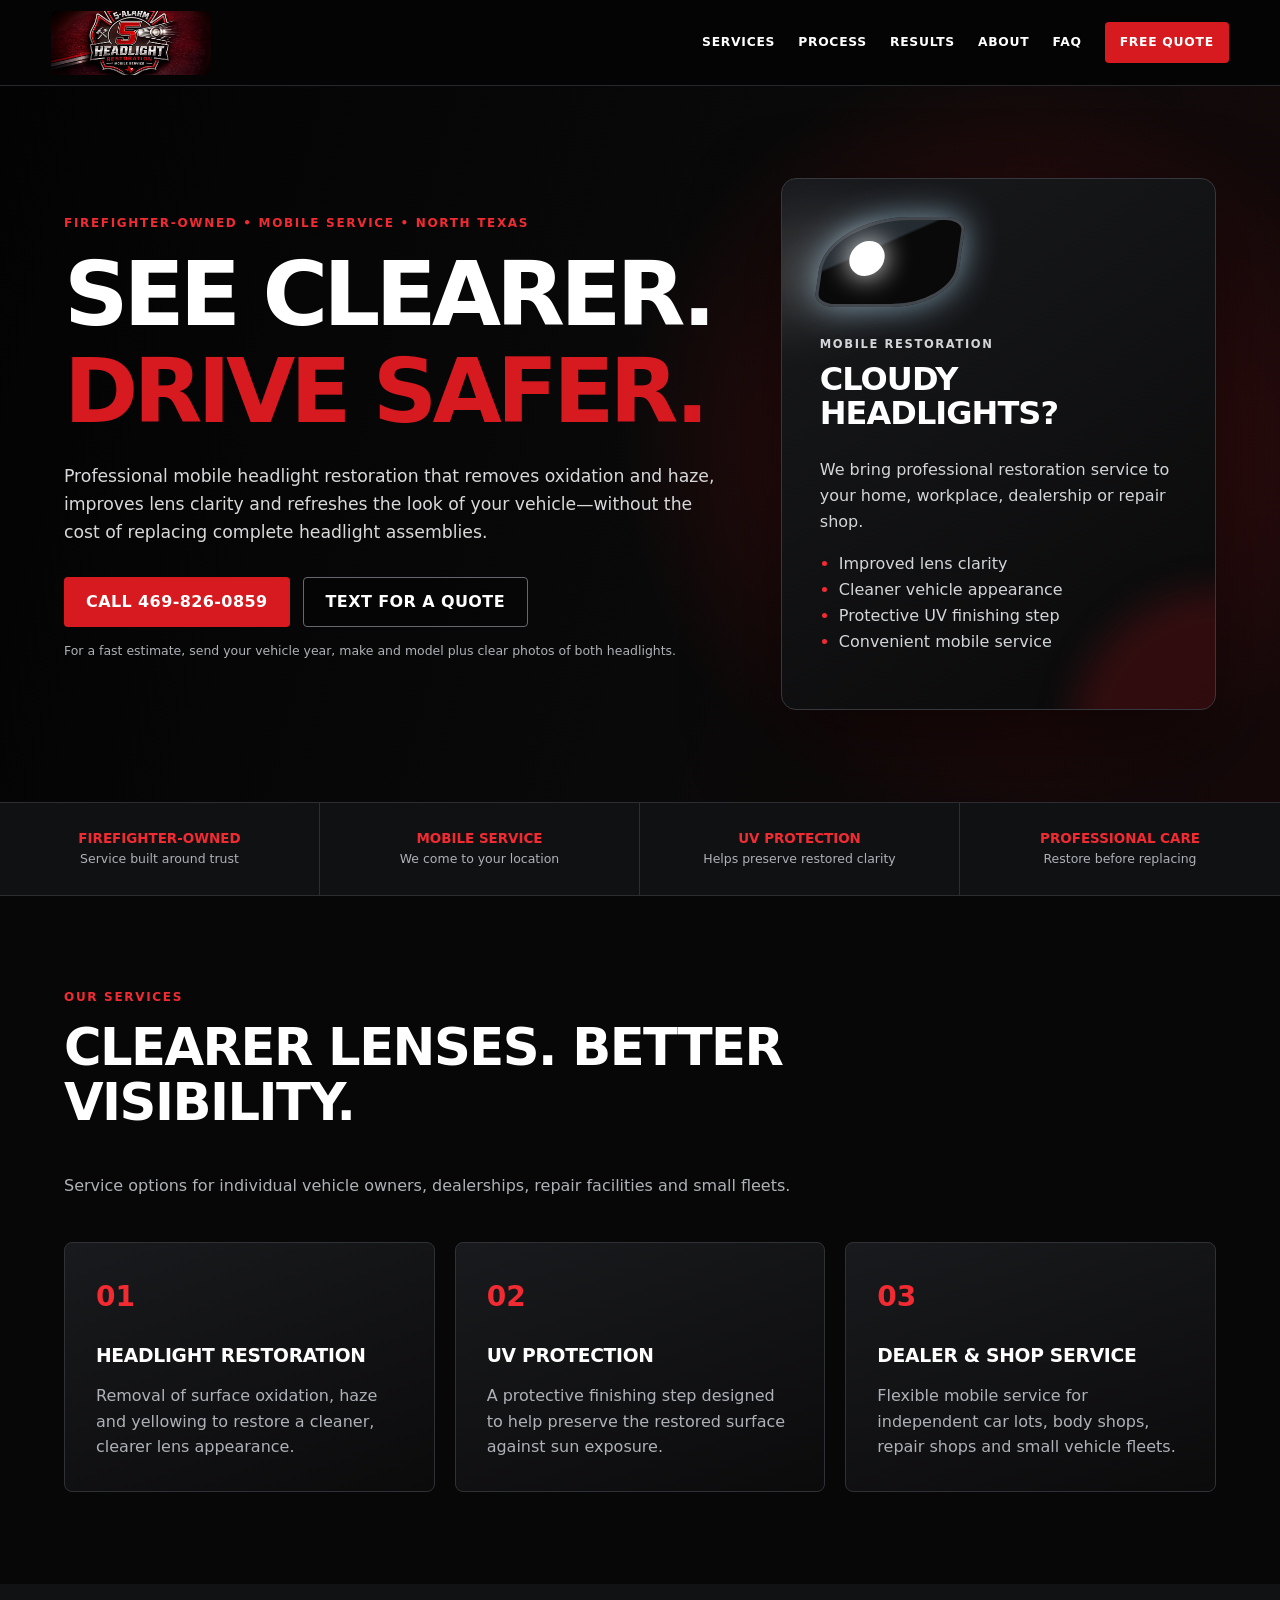
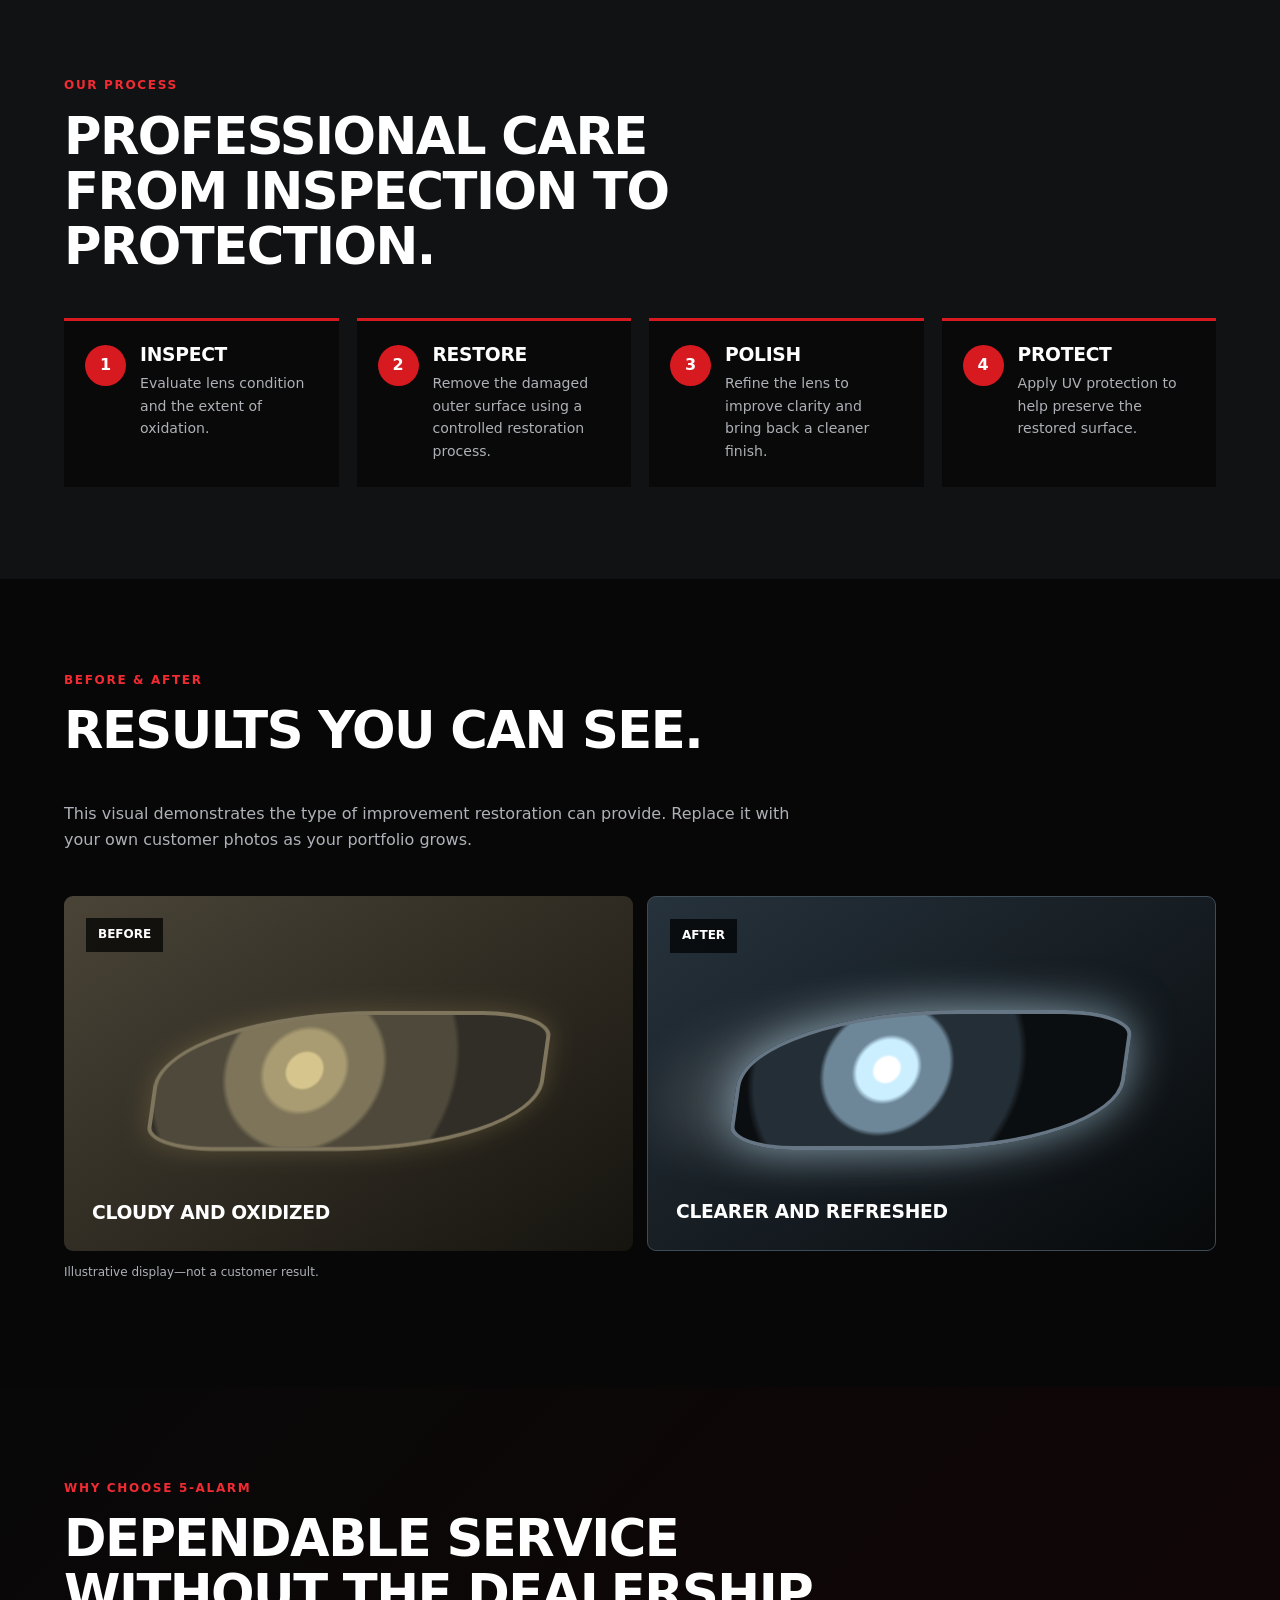
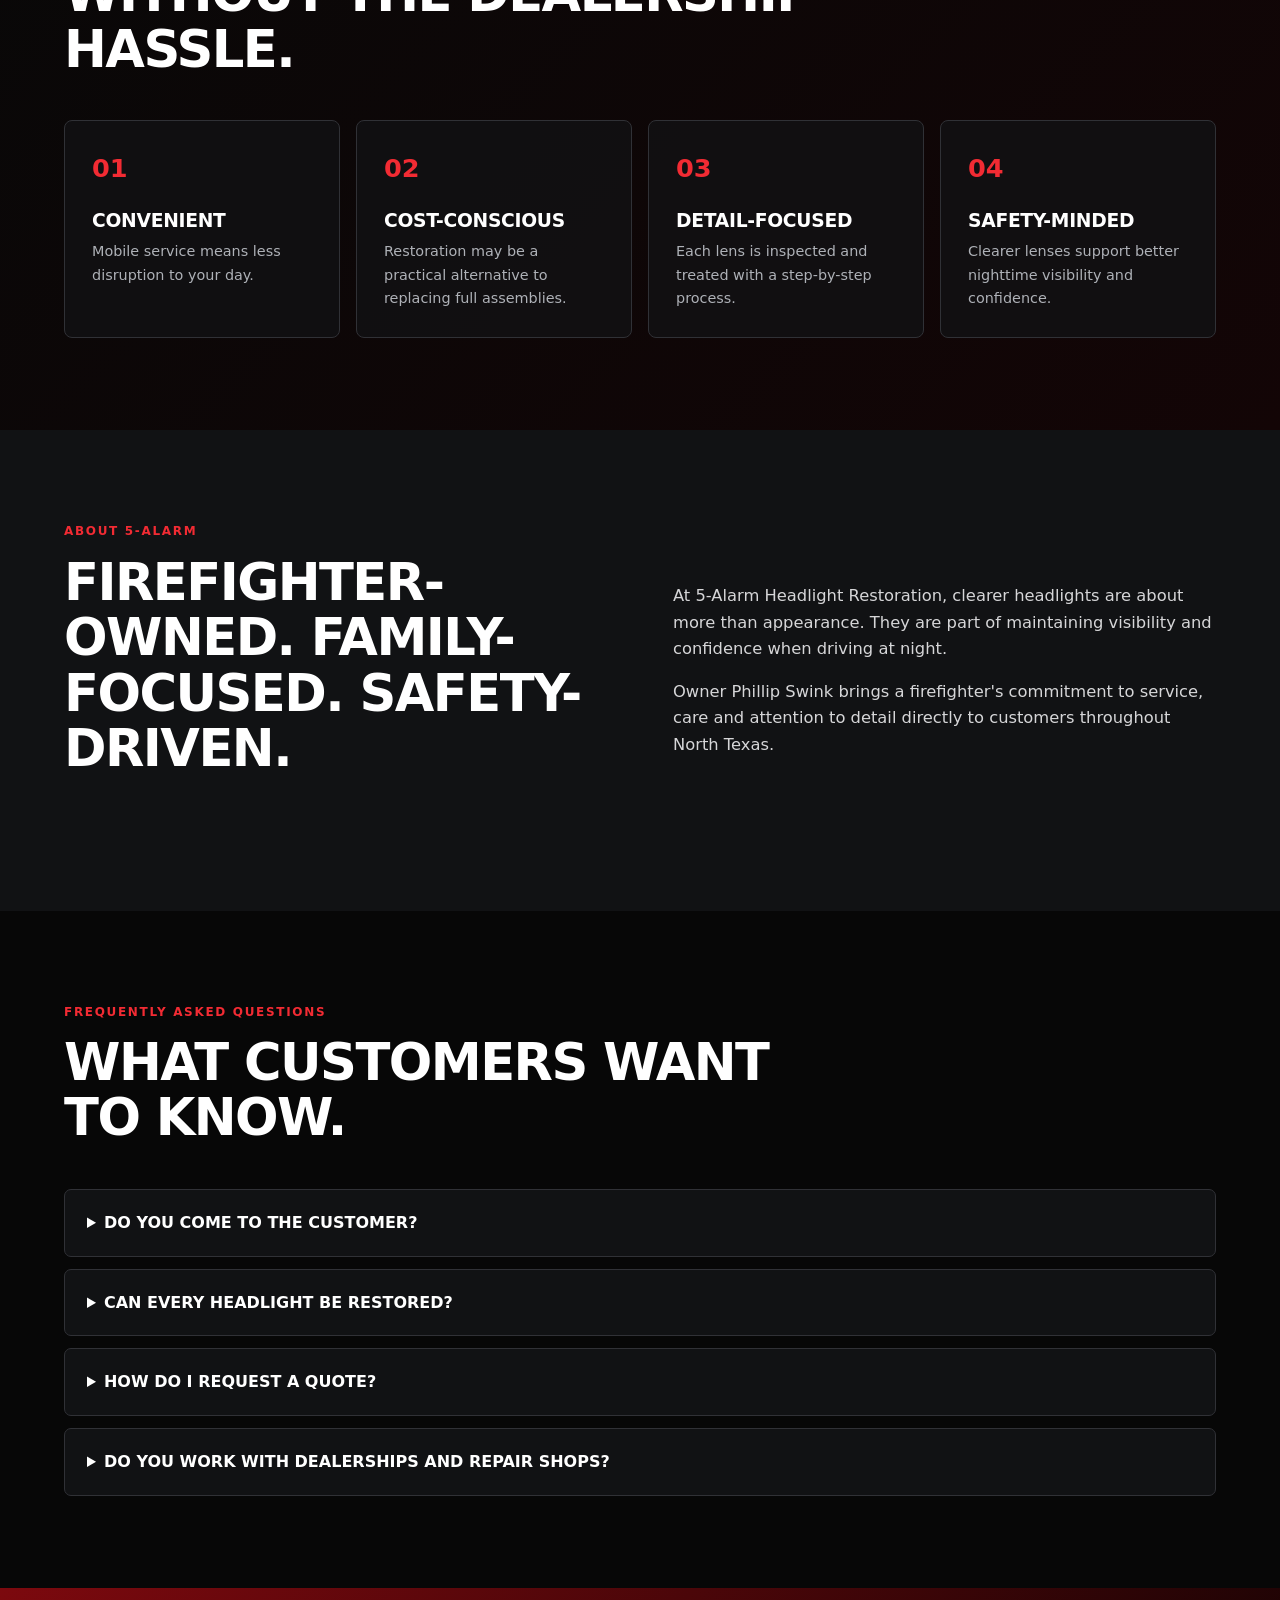
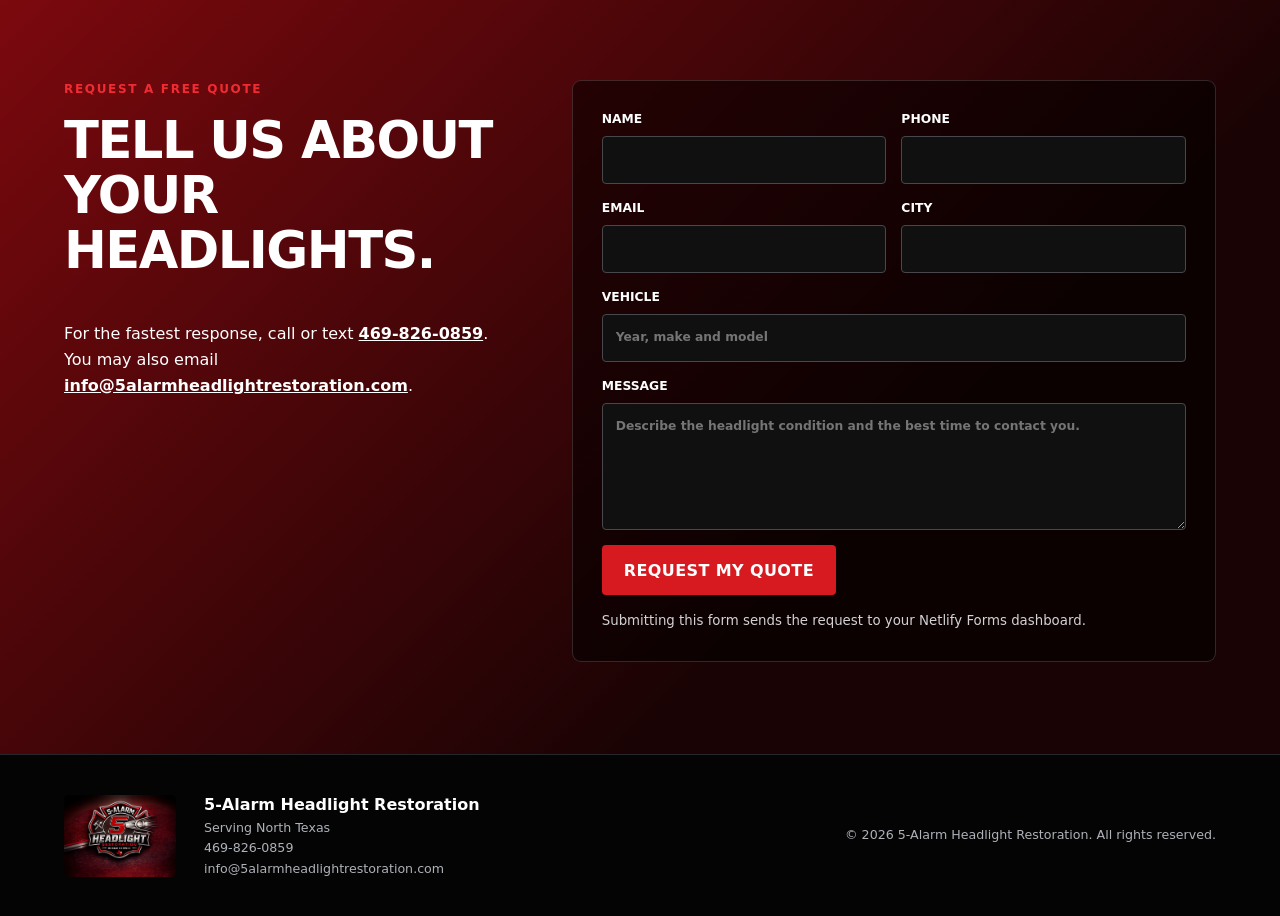
==== index.html @ 503dd035 "Update website with logo" ====
<!doctype html>
<html lang="en">
<head>
  <meta charset="utf-8">
  <meta name="viewport" content="width=device-width, initial-scale=1">
  <title>5-Alarm Headlight Restoration | Mobile Service in North Texas</title>
  <meta name="description" content="Firefighter-owned mobile headlight restoration serving North Texas. Restore cloudy, yellowed headlights for clearer nighttime visibility and a refreshed vehicle appearance.">
  <meta name="theme-color" content="#080808">
  <link rel="canonical" href="https://5alarmheadlightrestoration.com/">
  <link rel="icon" type="image/png" href="[data-uri]">
  <meta property="og:title" content="5-Alarm Headlight Restoration">
  <meta property="og:description" content="See clearer. Drive safer. Firefighter-owned mobile headlight restoration in North Texas.">
  <meta property="og:image" content="https://5alarmheadlightrestoration.com/assets/social-preview.jpg">
  <meta property="og:url" content="https://5alarmheadlightrestoration.com/">
  <meta property="og:type" content="website">
  <link rel="stylesheet" href="./styles.css">
  <script type="application/ld+json">
  {
    "@context":"https://schema.org",
    "@type":"LocalBusiness",
    "name":"5-Alarm Headlight Restoration",
    "url":"https://5alarmheadlightrestoration.com/",
    "telephone":"+1-469-826-0859",
    "email":"info@5alarmheadlightrestoration.com",
    "founder":"Phillip Swink",
    "description":"Firefighter-owned mobile headlight restoration serving North Texas.",
    "areaServed":"North Texas"
  }
  </script>
</head>
<body>
  <a class="skip-link" href="#main">Skip to content</a>

  <header class="site-header">
    <a class="brand" href="#top" aria-label="5-Alarm Headlight Restoration home">
      <img src="[data-uri]" alt="5-Alarm Headlight Restoration logo">
    </a>
    <button class="menu-toggle" aria-expanded="false" aria-controls="nav">Menu</button>
    <nav id="nav" aria-label="Main navigation">
      <a href="#services">Services</a>
      <a href="#process">Process</a>
      <a href="#results">Results</a>
      <a href="#about">About</a>
      <a href="#faq">FAQ</a>
      <a href="#quote" class="nav-cta">Free Quote</a>
    </nav>
  </header>

  <main id="main">
    <section class="hero" id="top">
      <div class="hero-copy">
        <p class="eyebrow">Firefighter-Owned • Mobile Service • North Texas</p>
        <h1>See clearer.<br><span>Drive safer.</span></h1>
        <p class="lead">Professional mobile headlight restoration that removes oxidation and haze, improves lens clarity and refreshes the look of your vehicle—without the cost of replacing complete headlight assemblies.</p>
        <div class="actions">
          <a class="button primary" href="tel:+14698260859">Call 469-826-0859</a>
          <a class="button secondary" href="sms:+14698260859">Text for a Quote</a>
        </div>
        <p class="microcopy">For a fast estimate, send your vehicle year, make and model plus clear photos of both headlights.</p>
      </div>

      <aside class="hero-card" aria-label="Headlight restoration benefits">
        <div class="headlight" aria-hidden="true"><span></span></div>
        <p class="card-kicker">Mobile restoration</p>
        <h2>Cloudy headlights?</h2>
        <p>We bring professional restoration service to your home, workplace, dealership or repair shop.</p>
        <ul>
          <li>Improved lens clarity</li>
          <li>Cleaner vehicle appearance</li>
          <li>Protective UV finishing step</li>
          <li>Convenient mobile service</li>
        </ul>
      </aside>
    </section>

    <section class="trust-strip" aria-label="Business highlights">
      <div><strong>Firefighter-Owned</strong><span>Service built around trust</span></div>
      <div><strong>Mobile Service</strong><span>We come to your location</span></div>
      <div><strong>UV Protection</strong><span>Helps preserve restored clarity</span></div>
      <div><strong>Professional Care</strong><span>Restore before replacing</span></div>
    </section>

    <section id="services" class="section">
      <div class="section-heading">
        <p class="eyebrow">Our Services</p>
        <h2>Clearer lenses. Better visibility.</h2>
        <p>Service options for individual vehicle owners, dealerships, repair facilities and small fleets.</p>
      </div>
      <div class="cards">
        <article class="card">
          <span class="number">01</span>
          <h3>Headlight Restoration</h3>
          <p>Removal of surface oxidation, haze and yellowing to restore a cleaner, clearer lens appearance.</p>
        </article>
        <article class="card">
          <span class="number">02</span>
          <h3>UV Protection</h3>
          <p>A protective finishing step designed to help preserve the restored surface against sun exposure.</p>
        </article>
        <article class="card">
          <span class="number">03</span>
          <h3>Dealer & Shop Service</h3>
          <p>Flexible mobile service for independent car lots, body shops, repair shops and small vehicle fleets.</p>
        </article>
      </div>
    </section>

    <section id="process" class="section alt">
      <div class="section-heading">
        <p class="eyebrow">Our Process</p>
        <h2>Professional care from inspection to protection.</h2>
      </div>
      <ol class="process">
        <li><span>1</span><div><h3>Inspect</h3><p>Evaluate lens condition and the extent of oxidation.</p></div></li>
        <li><span>2</span><div><h3>Restore</h3><p>Remove the damaged outer surface using a controlled restoration process.</p></div></li>
        <li><span>3</span><div><h3>Polish</h3><p>Refine the lens to improve clarity and bring back a cleaner finish.</p></div></li>
        <li><span>4</span><div><h3>Protect</h3><p>Apply UV protection to help preserve the restored surface.</p></div></li>
      </ol>
    </section>

    <section id="results" class="section results-section">
      <div class="section-heading">
        <p class="eyebrow">Before & After</p>
        <h2>Results you can see.</h2>
        <p>This visual demonstrates the type of improvement restoration can provide. Replace it with your own customer photos as your portfolio grows.</p>
      </div>
      <div class="comparison" aria-label="Illustration of a cloudy headlight before restoration and a clearer headlight afterward">
        <div class="comparison-panel before">
          <span class="badge">Before</span>
          <div class="lens"></div>
          <h3>Cloudy and oxidized</h3>
        </div>
        <div class="comparison-panel after">
          <span class="badge">After</span>
          <div class="lens"></div>
          <h3>Clearer and refreshed</h3>
        </div>
      </div>
      <p class="disclaimer">Illustrative display—not a customer result.</p>
    </section>

    <section class="section why">
      <div class="section-heading">
        <p class="eyebrow">Why Choose 5-Alarm</p>
        <h2>Dependable service without the dealership hassle.</h2>
      </div>
      <div class="why-grid">
        <article><strong>01</strong><h3>Convenient</h3><p>Mobile service means less disruption to your day.</p></article>
        <article><strong>02</strong><h3>Cost-conscious</h3><p>Restoration may be a practical alternative to replacing full assemblies.</p></article>
        <article><strong>03</strong><h3>Detail-focused</h3><p>Each lens is inspected and treated with a step-by-step process.</p></article>
        <article><strong>04</strong><h3>Safety-minded</h3><p>Clearer lenses support better nighttime visibility and confidence.</p></article>
      </div>
    </section>

    <section id="about" class="section alt about">
      <div>
        <p class="eyebrow">About 5-Alarm</p>
        <h2>Firefighter-owned. Family-focused. Safety-driven.</h2>
      </div>
      <div>
        <p>At 5-Alarm Headlight Restoration, clearer headlights are about more than appearance. They are part of maintaining visibility and confidence when driving at night.</p>
        <p>Owner Phillip Swink brings a firefighter's commitment to service, care and attention to detail directly to customers throughout North Texas.</p>
      </div>
    </section>

    <section id="faq" class="section">
      <div class="section-heading">
        <p class="eyebrow">Frequently Asked Questions</p>
        <h2>What customers want to know.</h2>
      </div>
      <div class="faq-list">
        <details>
          <summary>Do you come to the customer?</summary>
          <p>Yes. 5-Alarm is a mobile service and can come to a home, workplace, dealership or shop within the service area.</p>
        </details>
        <details>
          <summary>Can every headlight be restored?</summary>
          <p>Many headlights with exterior haze, oxidation and yellowing can be improved. Internal damage, cracks, moisture intrusion or failing components may require repair or replacement.</p>
        </details>
        <details>
          <summary>How do I request a quote?</summary>
          <p>Call, text or use the form below. Include your vehicle year, make and model, your location and clear photos of both headlights.</p>
        </details>
        <details>
          <summary>Do you work with dealerships and repair shops?</summary>
          <p>Yes. Contact us to discuss recurring or multi-vehicle service for dealerships, shops and small fleets.</p>
        </details>
      </div>
    </section>

    <section id="quote" class="section quote">
      <div>
        <p class="eyebrow">Request a Free Quote</p>
        <h2>Tell us about your headlights.</h2>
        <p>For the fastest response, call or text <a href="tel:+14698260859">469-826-0859</a>. You may also email <a href="mailto:info@5alarmheadlightrestoration.com">info@5alarmheadlightrestoration.com</a>.</p>
      </div>

      <form name="quote-request" method="POST" data-netlify="true" netlify-honeypot="company-website" action="./thank-you.html">
        <input type="hidden" name="form-name" value="quote-request">
        <p class="hidden-field"><label>Do not fill this out: <input name="company-website"></label></p>
        <label>Name<input name="name" autocomplete="name" required></label>
        <label>Phone<input name="phone" type="tel" autocomplete="tel" required></label>
        <label>Email<input name="email" type="email" autocomplete="email"></label>
        <label>City<input name="city" autocomplete="address-level2" required></label>
        <label class="full">Vehicle<input name="vehicle" placeholder="Year, make and model" required></label>
        <label class="full">Message<textarea name="message" rows="5" placeholder="Describe the headlight condition and the best time to contact you."></textarea></label>
        <button class="button primary" type="submit">Request My Quote</button>
        <small class="full">Submitting this form sends the request to your Netlify Forms dashboard.</small>
      </form>
    </section>
  </main>

  <footer>
    <img src="[data-uri]" alt="5-Alarm Headlight Restoration logo">
    <div class="footer-contact">
      <strong>5-Alarm Headlight Restoration</strong>
      <span>Serving North Texas</span>
      <a href="tel:+14698260859">469-826-0859</a>
      <a href="mailto:info@5alarmheadlightrestoration.com">info@5alarmheadlightrestoration.com</a>
    </div>
    <p>© <span id="year"></span> 5-Alarm Headlight Restoration. All rights reserved.</p>
  </footer>

  <div class="mobile-actions" aria-label="Quick contact actions">
    <a href="tel:+14698260859">Call</a>
    <a href="sms:+14698260859">Text</a>
    <a href="#quote">Quote</a>
  </div>

  <script src="./script.js"></script>
</body>
</html>
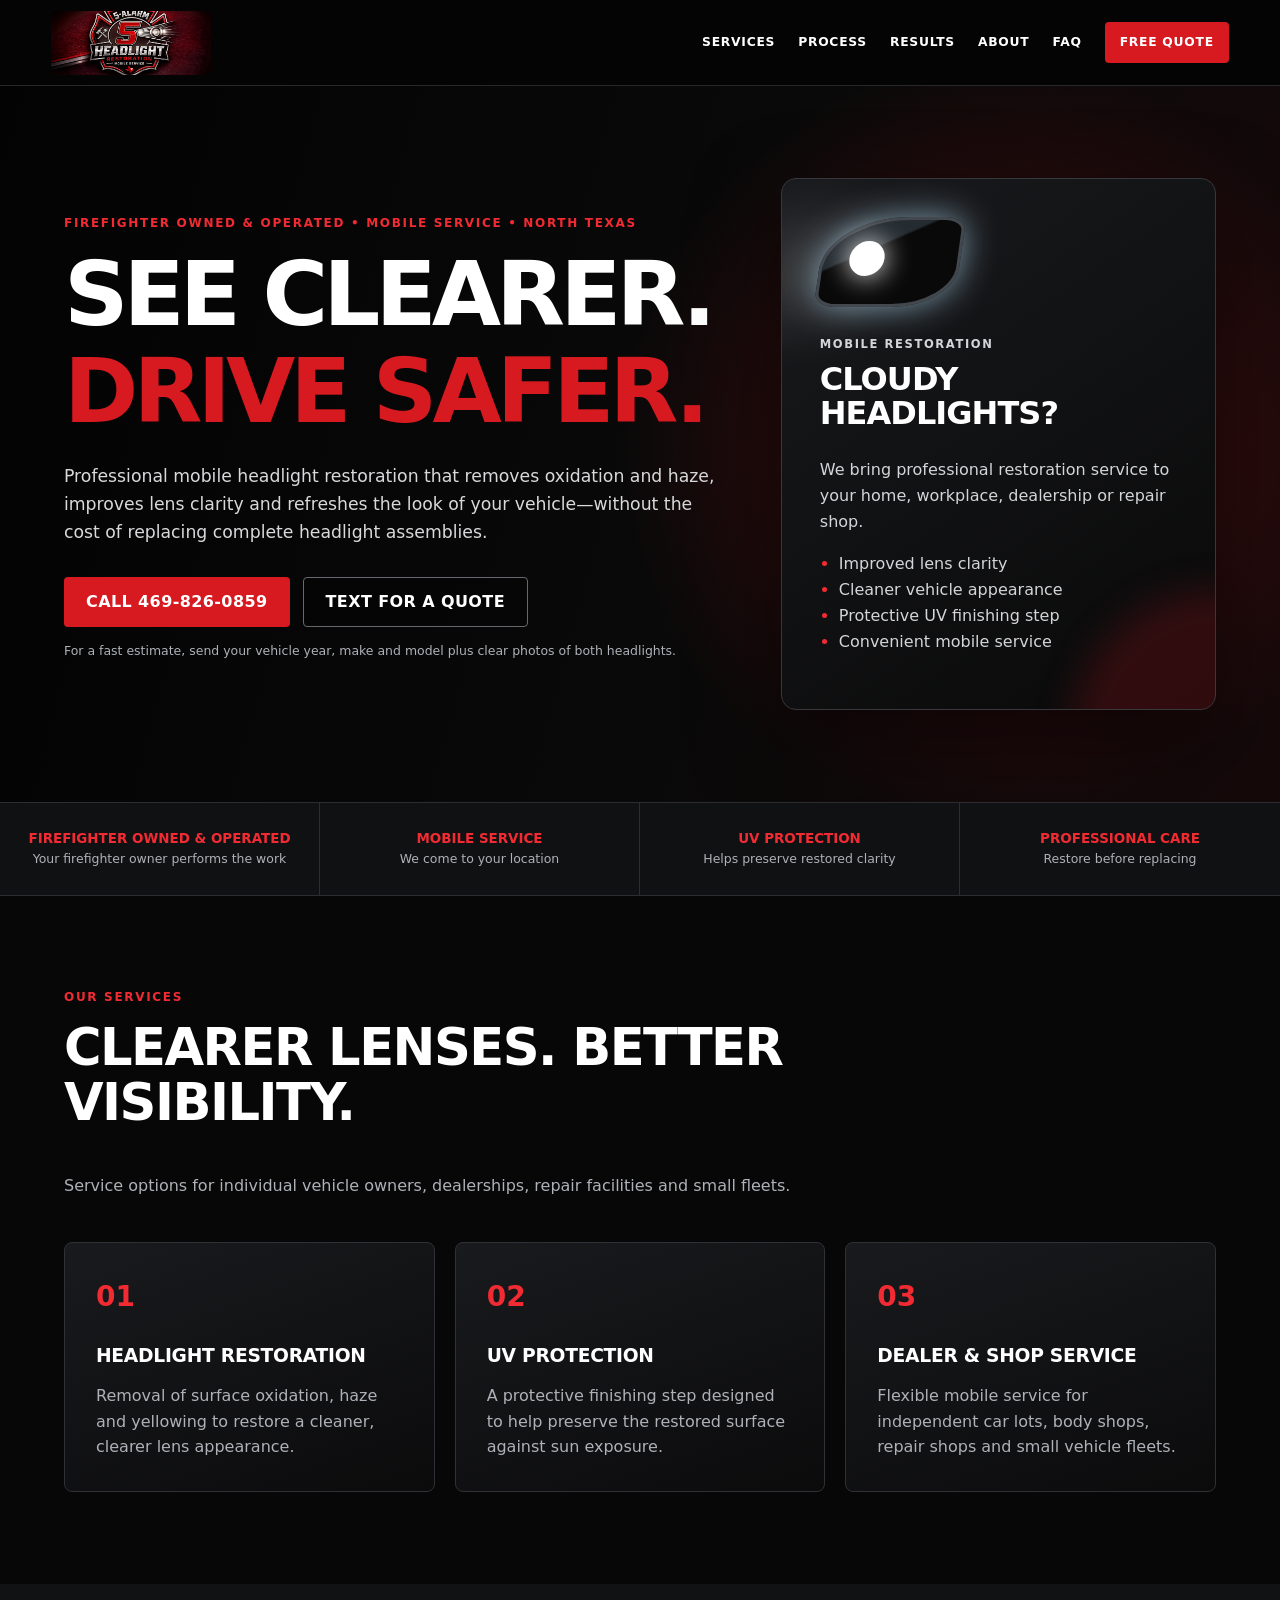
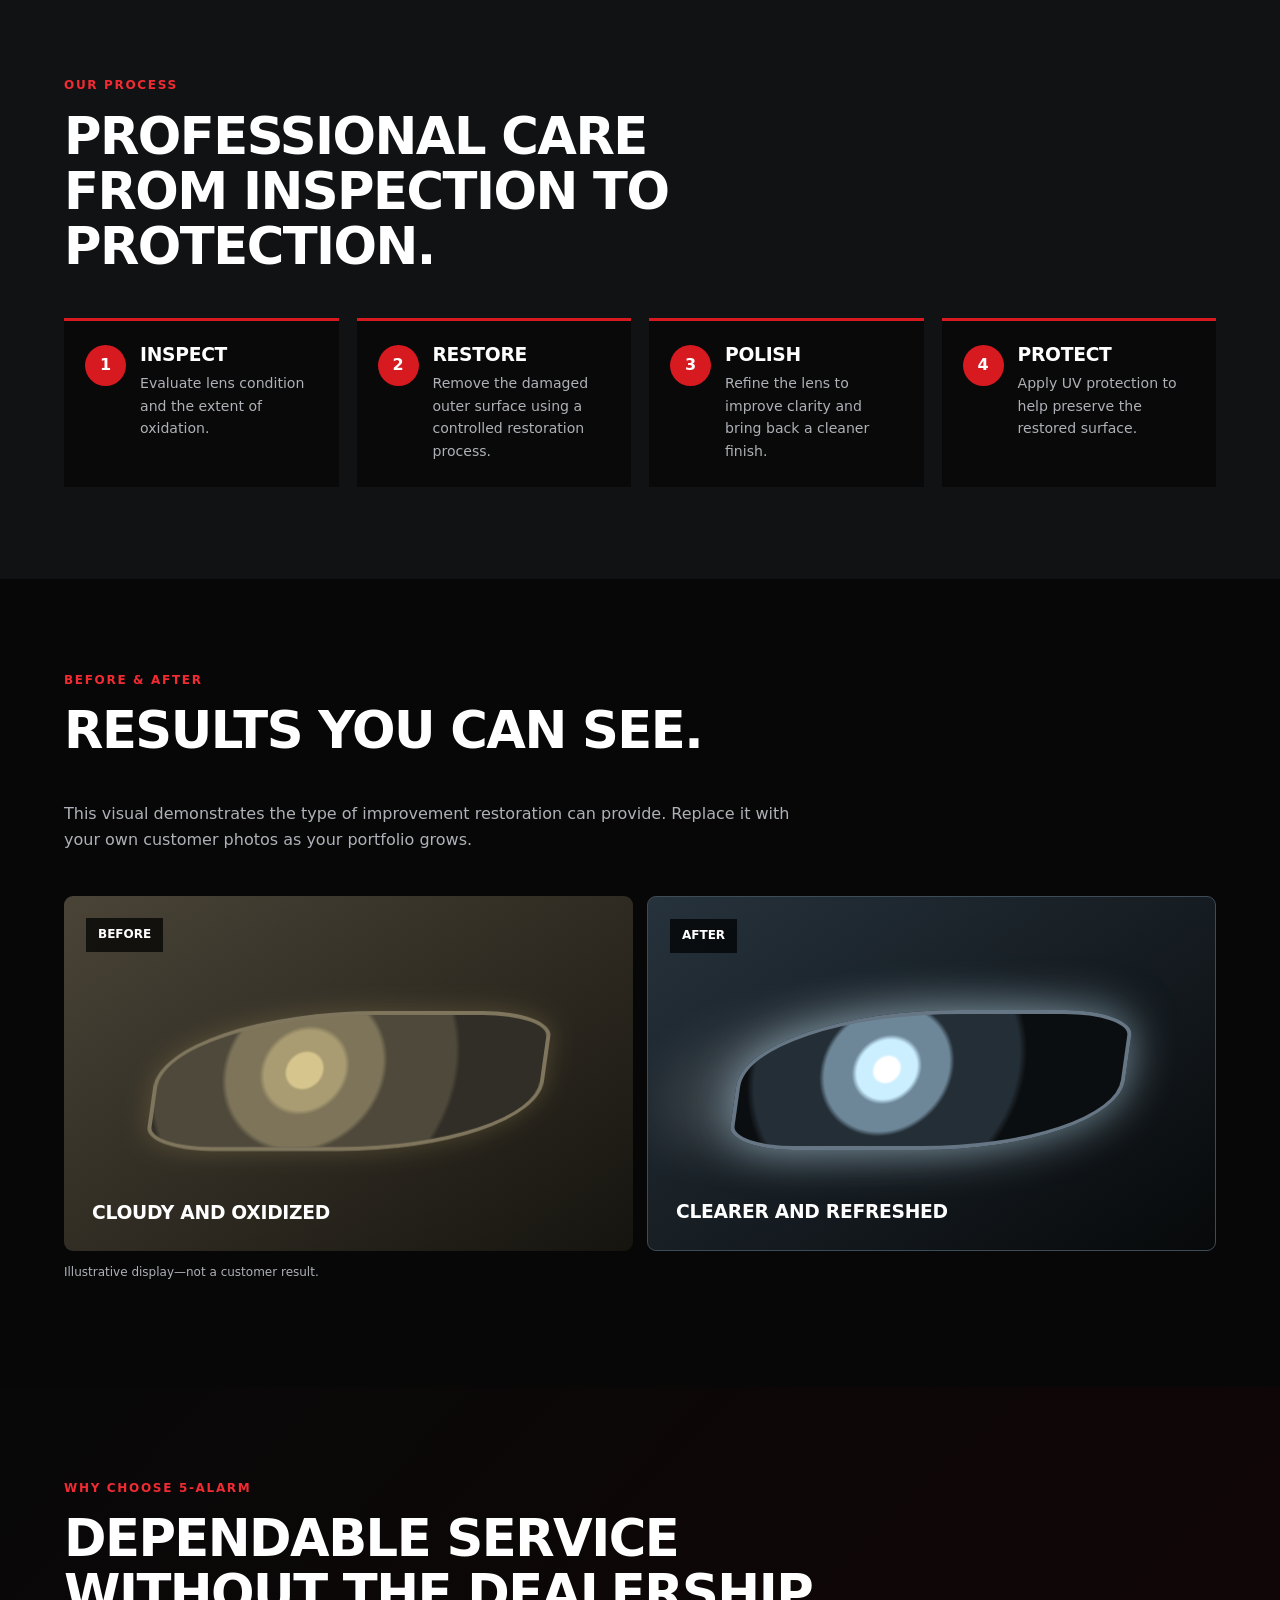
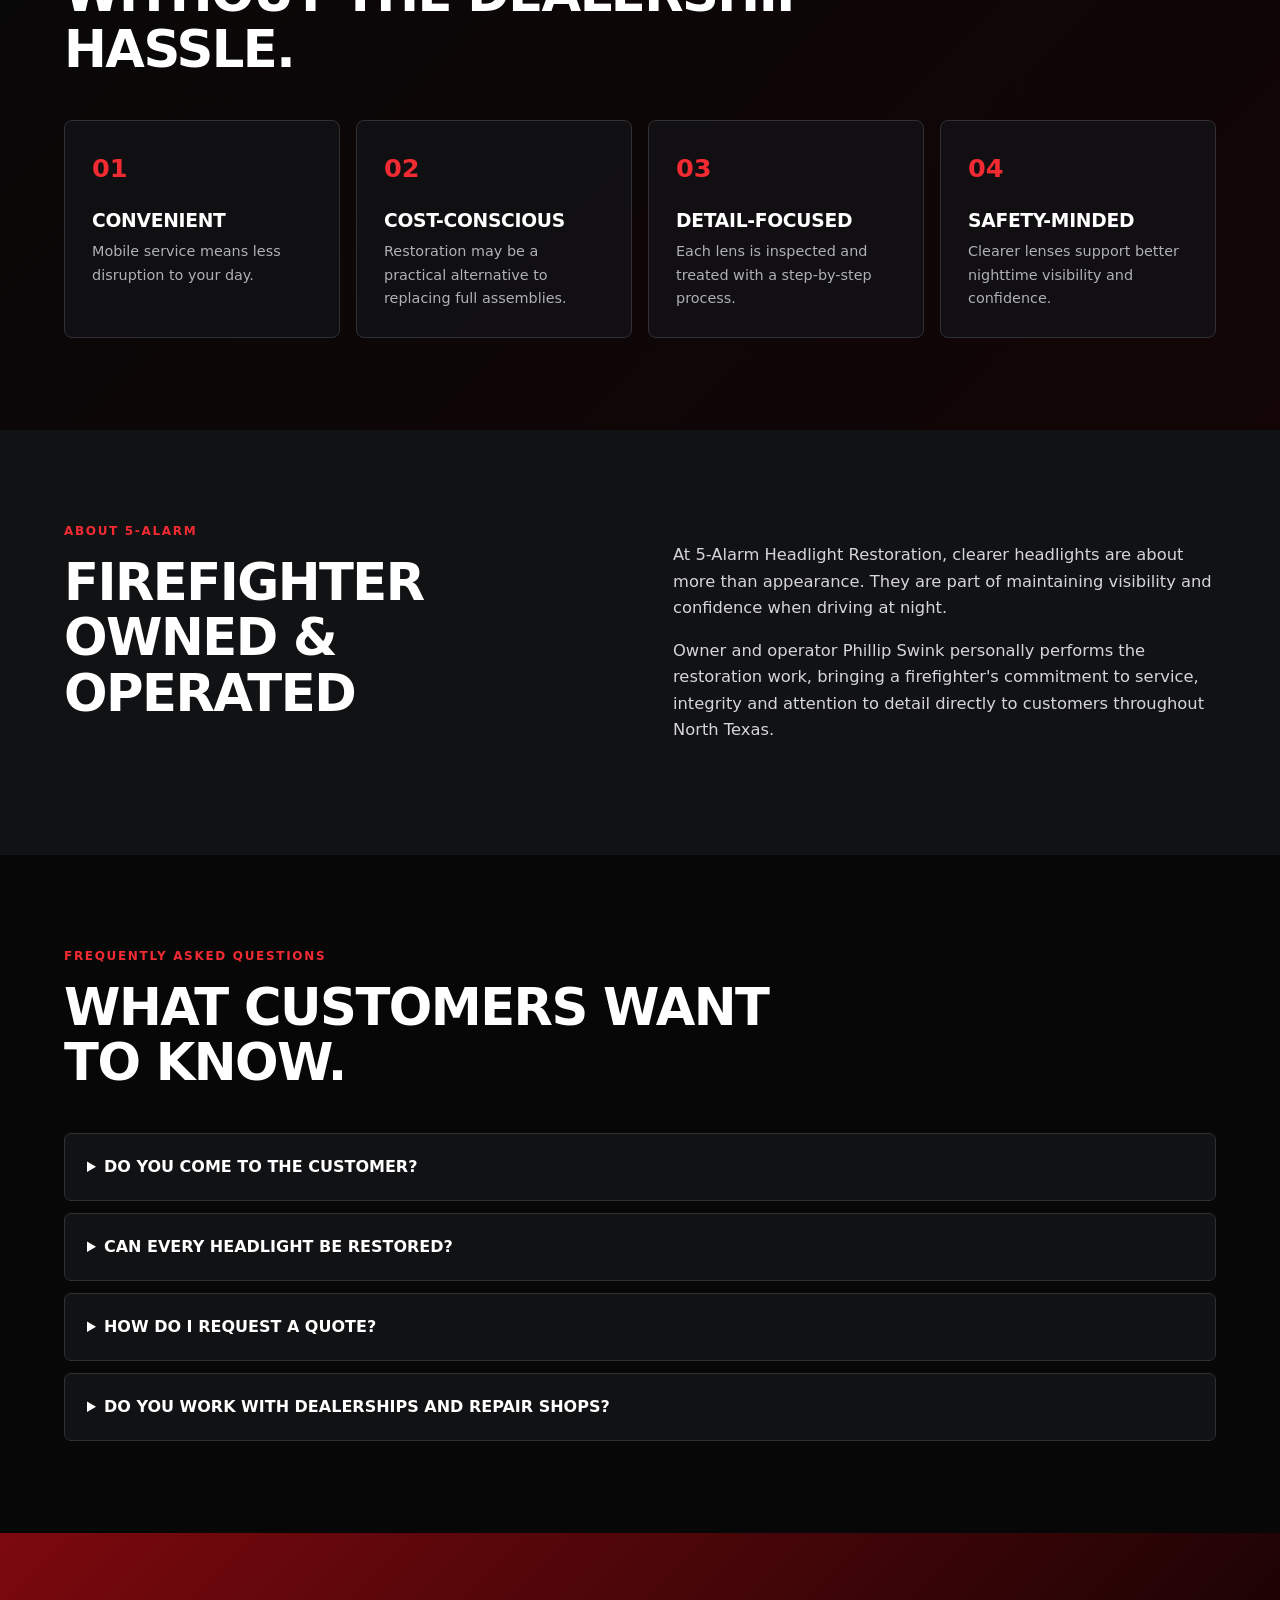
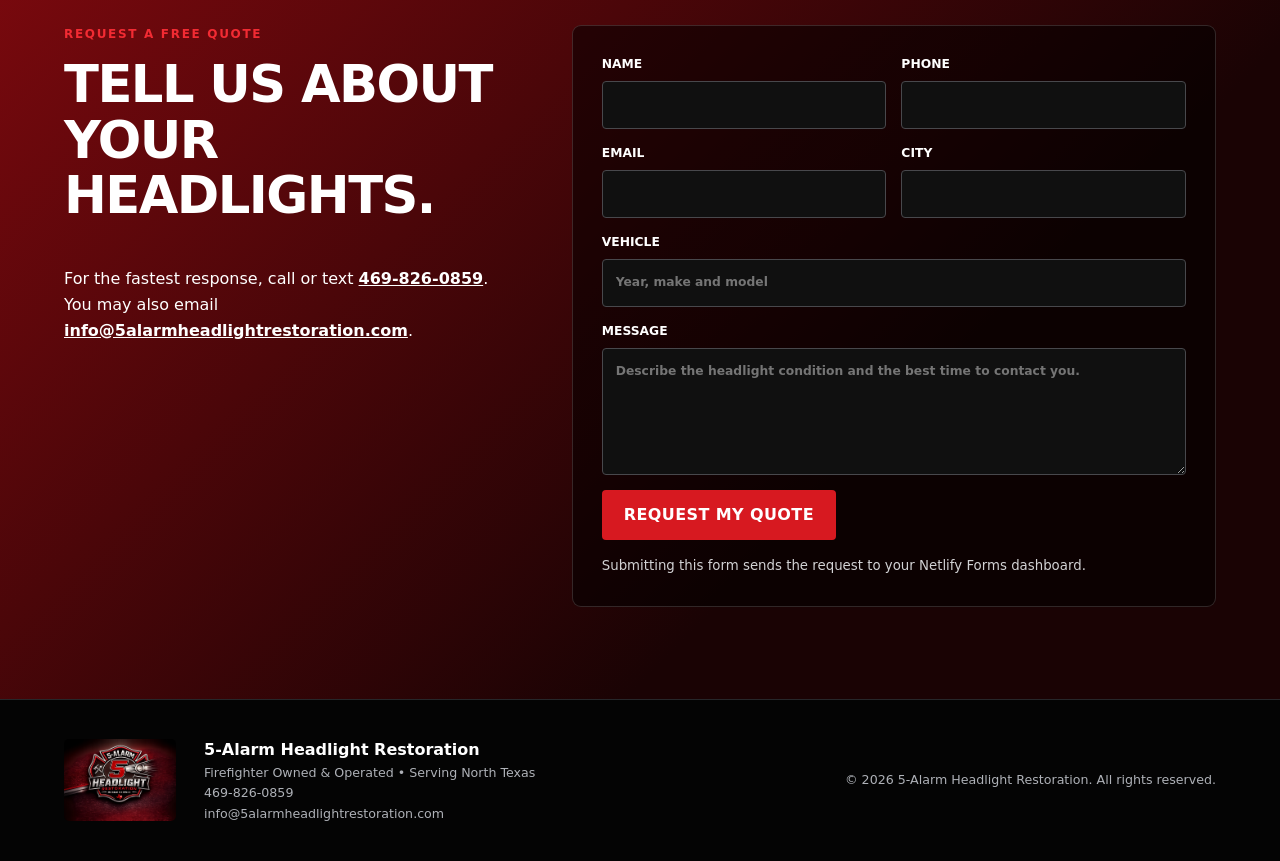
==== commit a887a770: "Add files via upload" ====
--- a/index.html
+++ b/index.html
@@ -4,12 +4,12 @@
   <meta charset="utf-8">
   <meta name="viewport" content="width=device-width, initial-scale=1">
   <title>5-Alarm Headlight Restoration | Mobile Service in North Texas</title>
-  <meta name="description" content="Firefighter-owned mobile headlight restoration serving North Texas. Restore cloudy, yellowed headlights for clearer nighttime visibility and a refreshed vehicle appearance.">
+  <meta name="description" content="Firefighter owned and operated mobile headlight restoration serving North Texas. Restore cloudy, yellowed headlights for clearer nighttime visibility and a refreshed vehicle appearance.">
   <meta name="theme-color" content="#080808">
   <link rel="canonical" href="https://5alarmheadlightrestoration.com/">
   <link rel="icon" type="image/png" href="[data-uri]">
   <meta property="og:title" content="5-Alarm Headlight Restoration">
-  <meta property="og:description" content="See clearer. Drive safer. Firefighter-owned mobile headlight restoration in North Texas.">
+  <meta property="og:description" content="See clearer. Drive safer. Firefighter owned and operated mobile headlight restoration in North Texas.">
   <meta property="og:image" content="https://5alarmheadlightrestoration.com/assets/social-preview.jpg">
   <meta property="og:url" content="https://5alarmheadlightrestoration.com/">
   <meta property="og:type" content="website">
@@ -23,7 +23,7 @@
     "telephone":"+1-469-826-0859",
     "email":"info@5alarmheadlightrestoration.com",
     "founder":"Phillip Swink",
-    "description":"Firefighter-owned mobile headlight restoration serving North Texas.",
+    "description":"Firefighter owned and operated mobile headlight restoration serving North Texas.",
     "areaServed":"North Texas"
   }
   </script>
@@ -49,7 +49,7 @@
   <main id="main">
     <section class="hero" id="top">
       <div class="hero-copy">
-        <p class="eyebrow">Firefighter-Owned • Mobile Service • North Texas</p>
+        <p class="eyebrow">Firefighter Owned &amp; Operated • Mobile Service • North Texas</p>
         <h1>See clearer.<br><span>Drive safer.</span></h1>
         <p class="lead">Professional mobile headlight restoration that removes oxidation and haze, improves lens clarity and refreshes the look of your vehicle—without the cost of replacing complete headlight assemblies.</p>
         <div class="actions">
@@ -74,7 +74,7 @@
     </section>
 
     <section class="trust-strip" aria-label="Business highlights">
-      <div><strong>Firefighter-Owned</strong><span>Service built around trust</span></div>
+      <div><strong>Firefighter Owned &amp; Operated</strong><span>Your firefighter owner performs the work</span></div>
       <div><strong>Mobile Service</strong><span>We come to your location</span></div>
       <div><strong>UV Protection</strong><span>Helps preserve restored clarity</span></div>
       <div><strong>Professional Care</strong><span>Restore before replacing</span></div>
@@ -155,11 +155,11 @@
     <section id="about" class="section alt about">
       <div>
         <p class="eyebrow">About 5-Alarm</p>
-        <h2>Firefighter-owned. Family-focused. Safety-driven.</h2>
+        <h2>Firefighter Owned &amp; Operated</h2>
       </div>
       <div>
         <p>At 5-Alarm Headlight Restoration, clearer headlights are about more than appearance. They are part of maintaining visibility and confidence when driving at night.</p>
-        <p>Owner Phillip Swink brings a firefighter's commitment to service, care and attention to detail directly to customers throughout North Texas.</p>
+        <p>Owner and operator Phillip Swink personally performs the restoration work, bringing a firefighter's commitment to service, integrity and attention to detail directly to customers throughout North Texas.</p>
       </div>
     </section>
 
@@ -214,7 +214,7 @@
     <img src="[data-uri]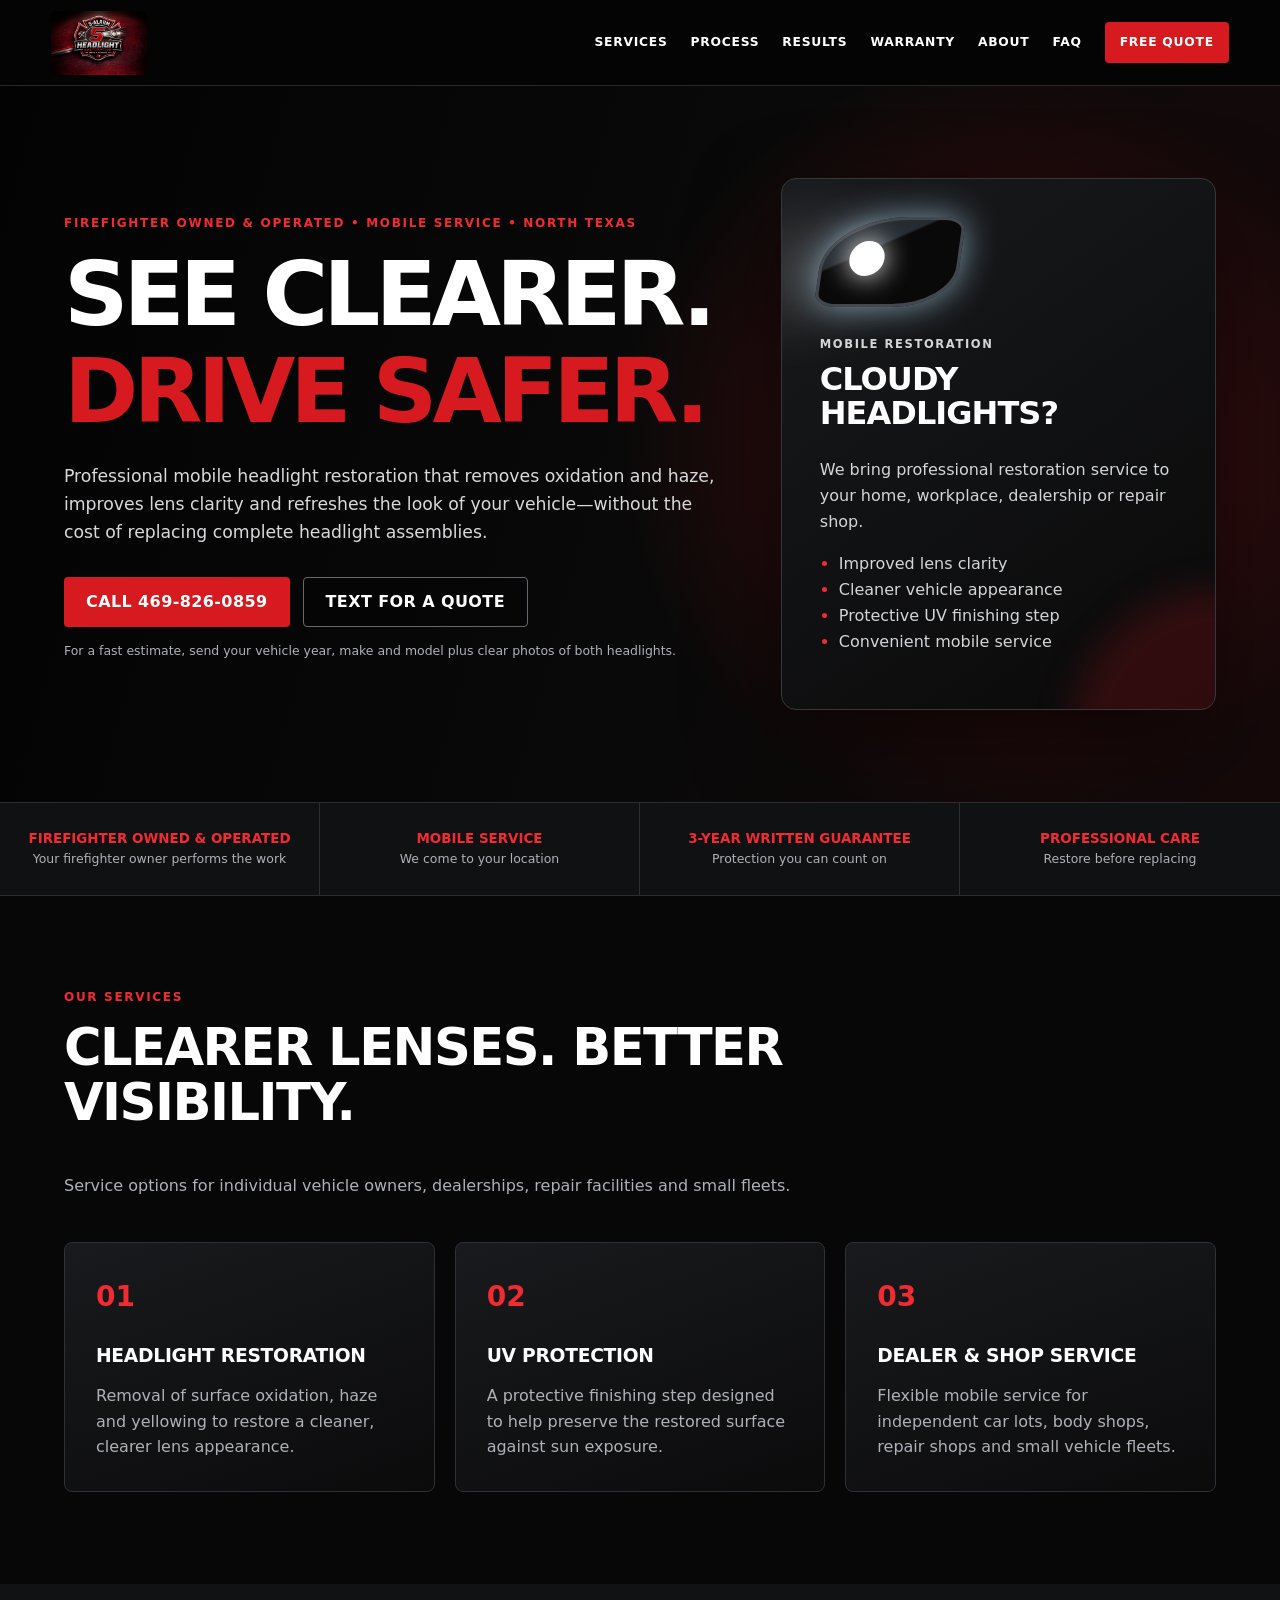
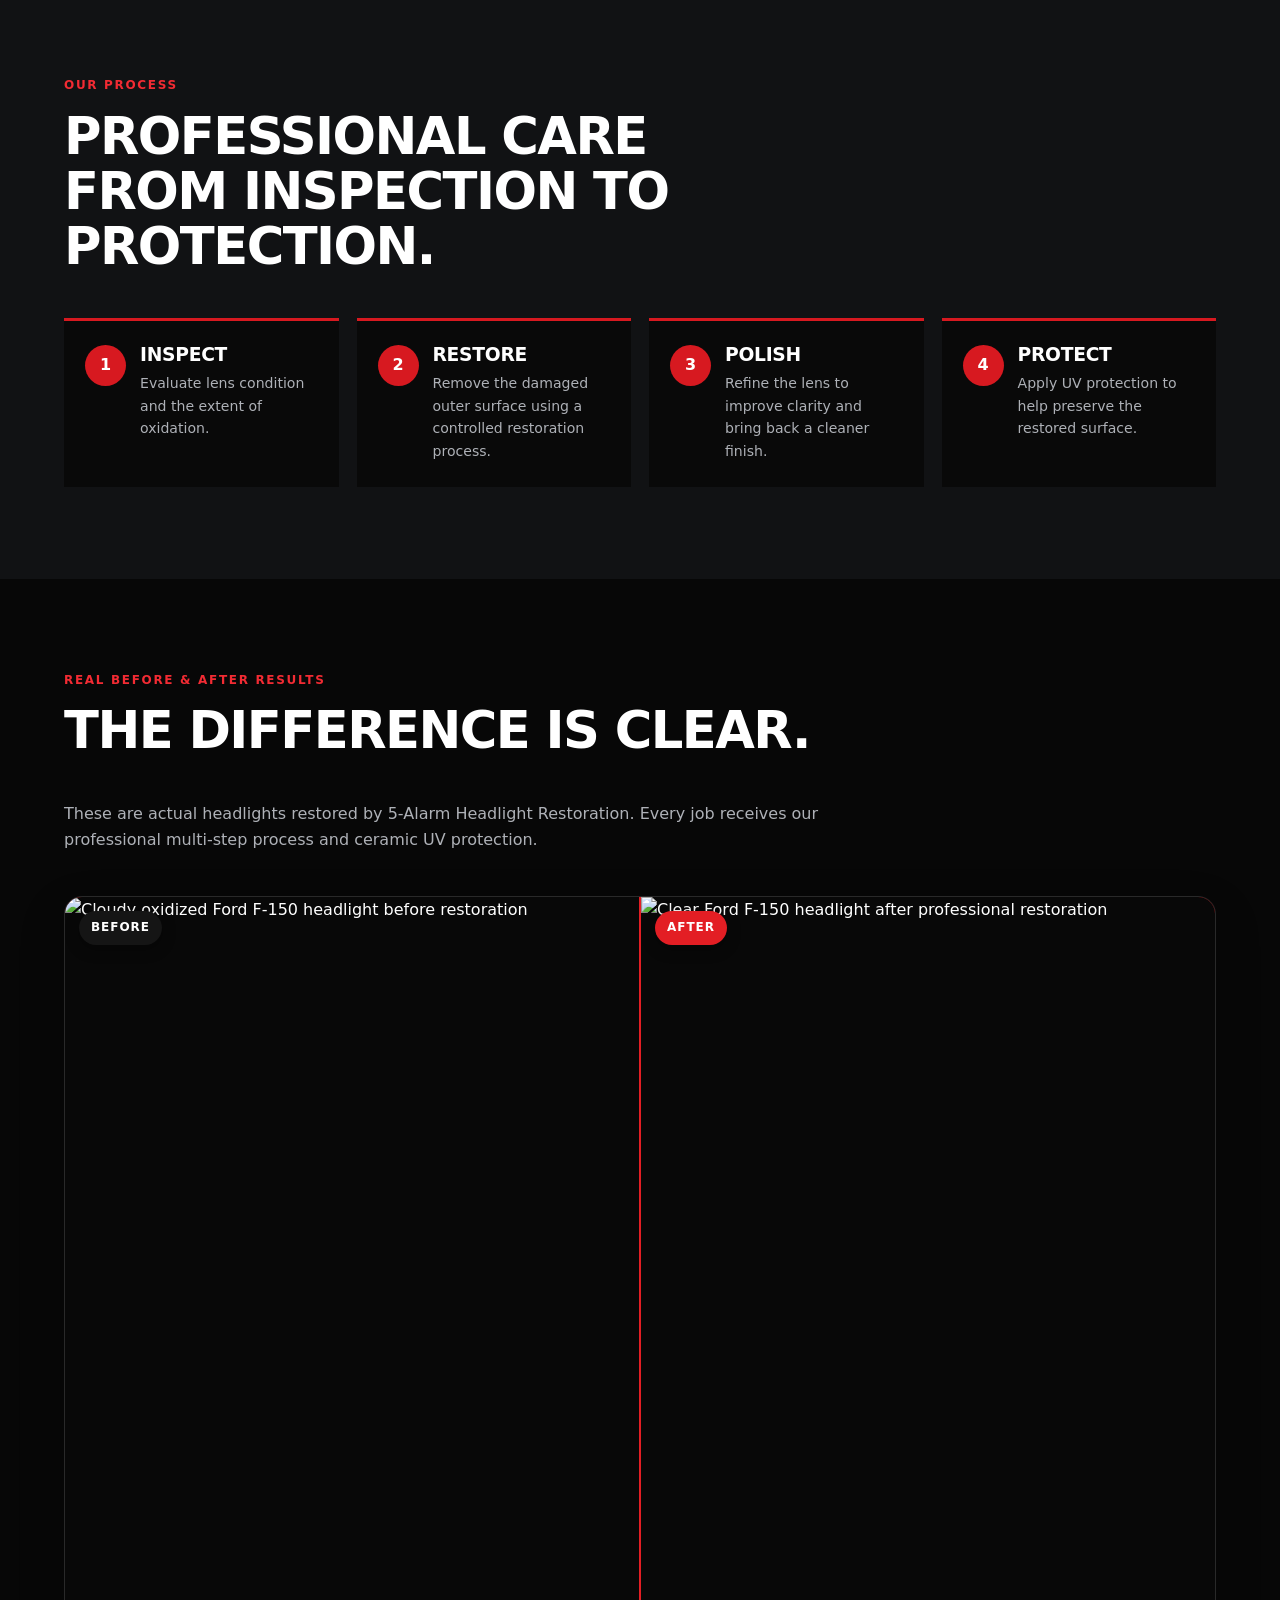
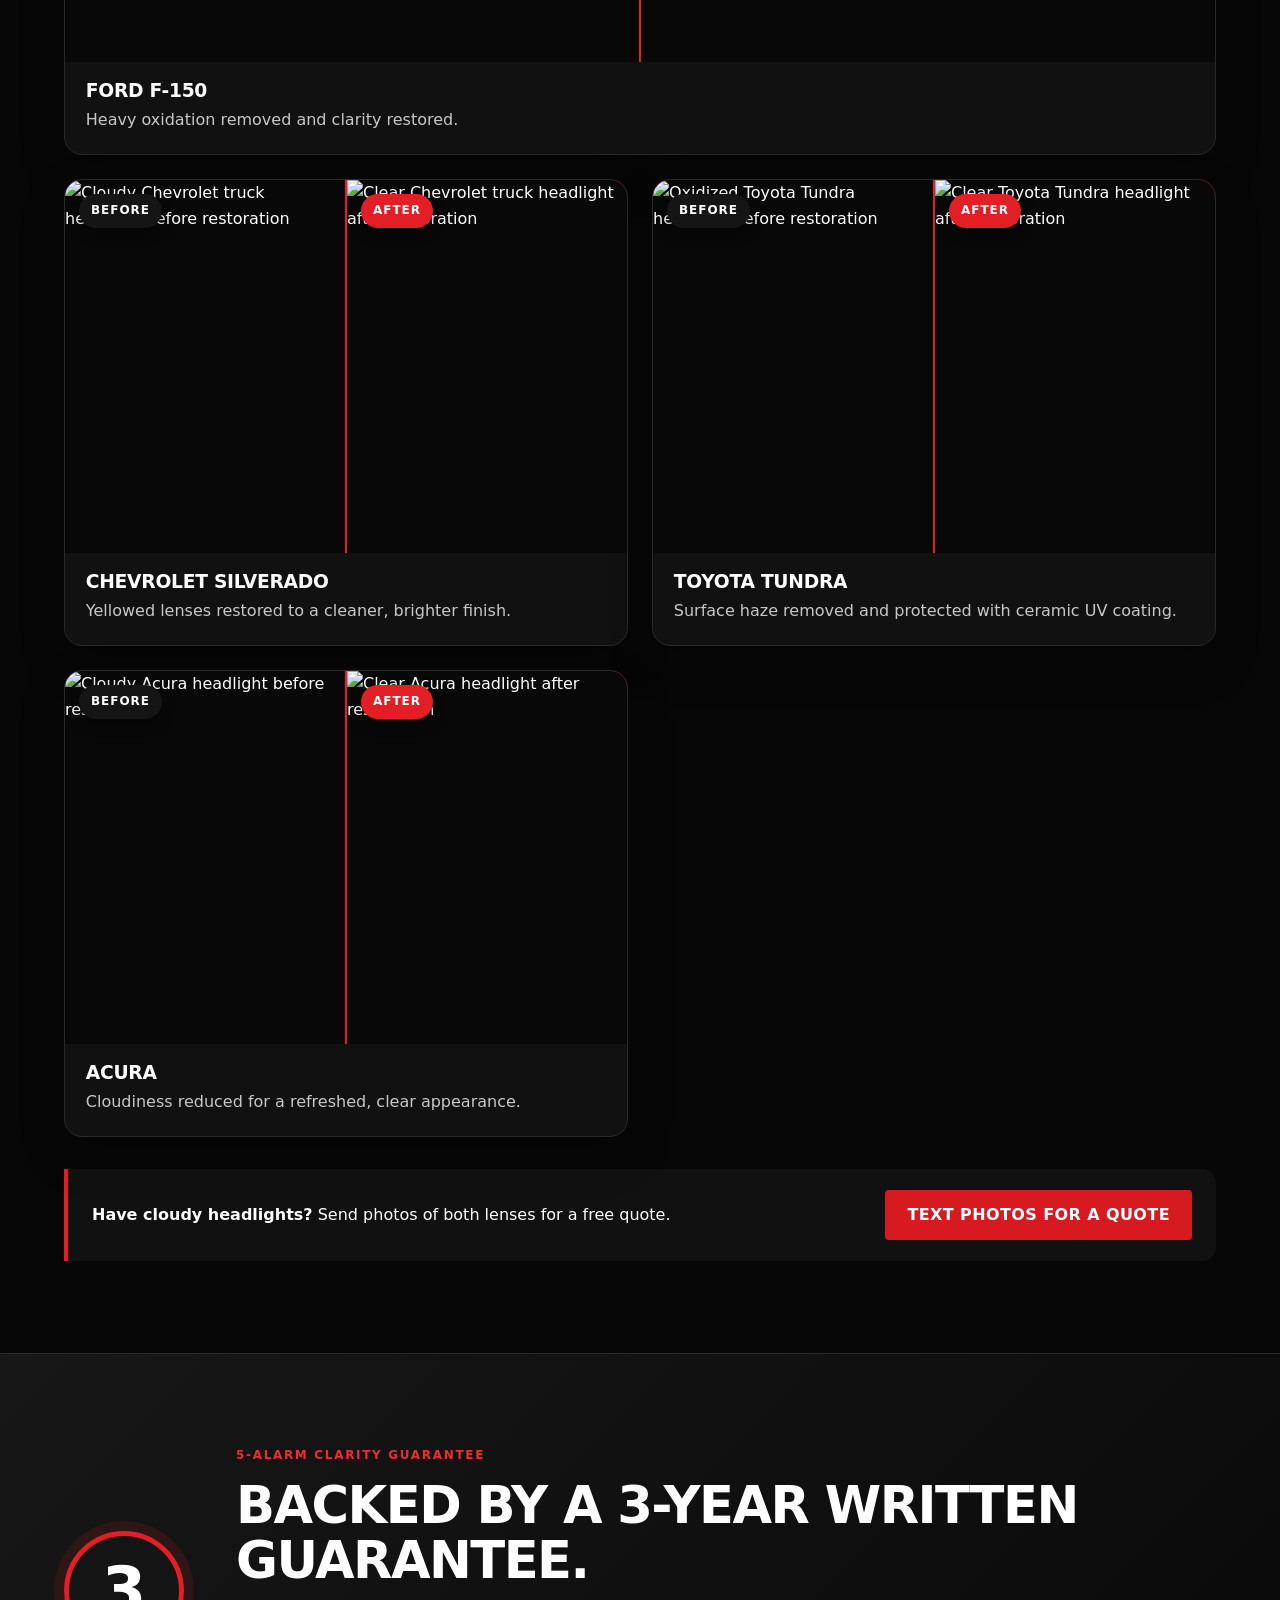
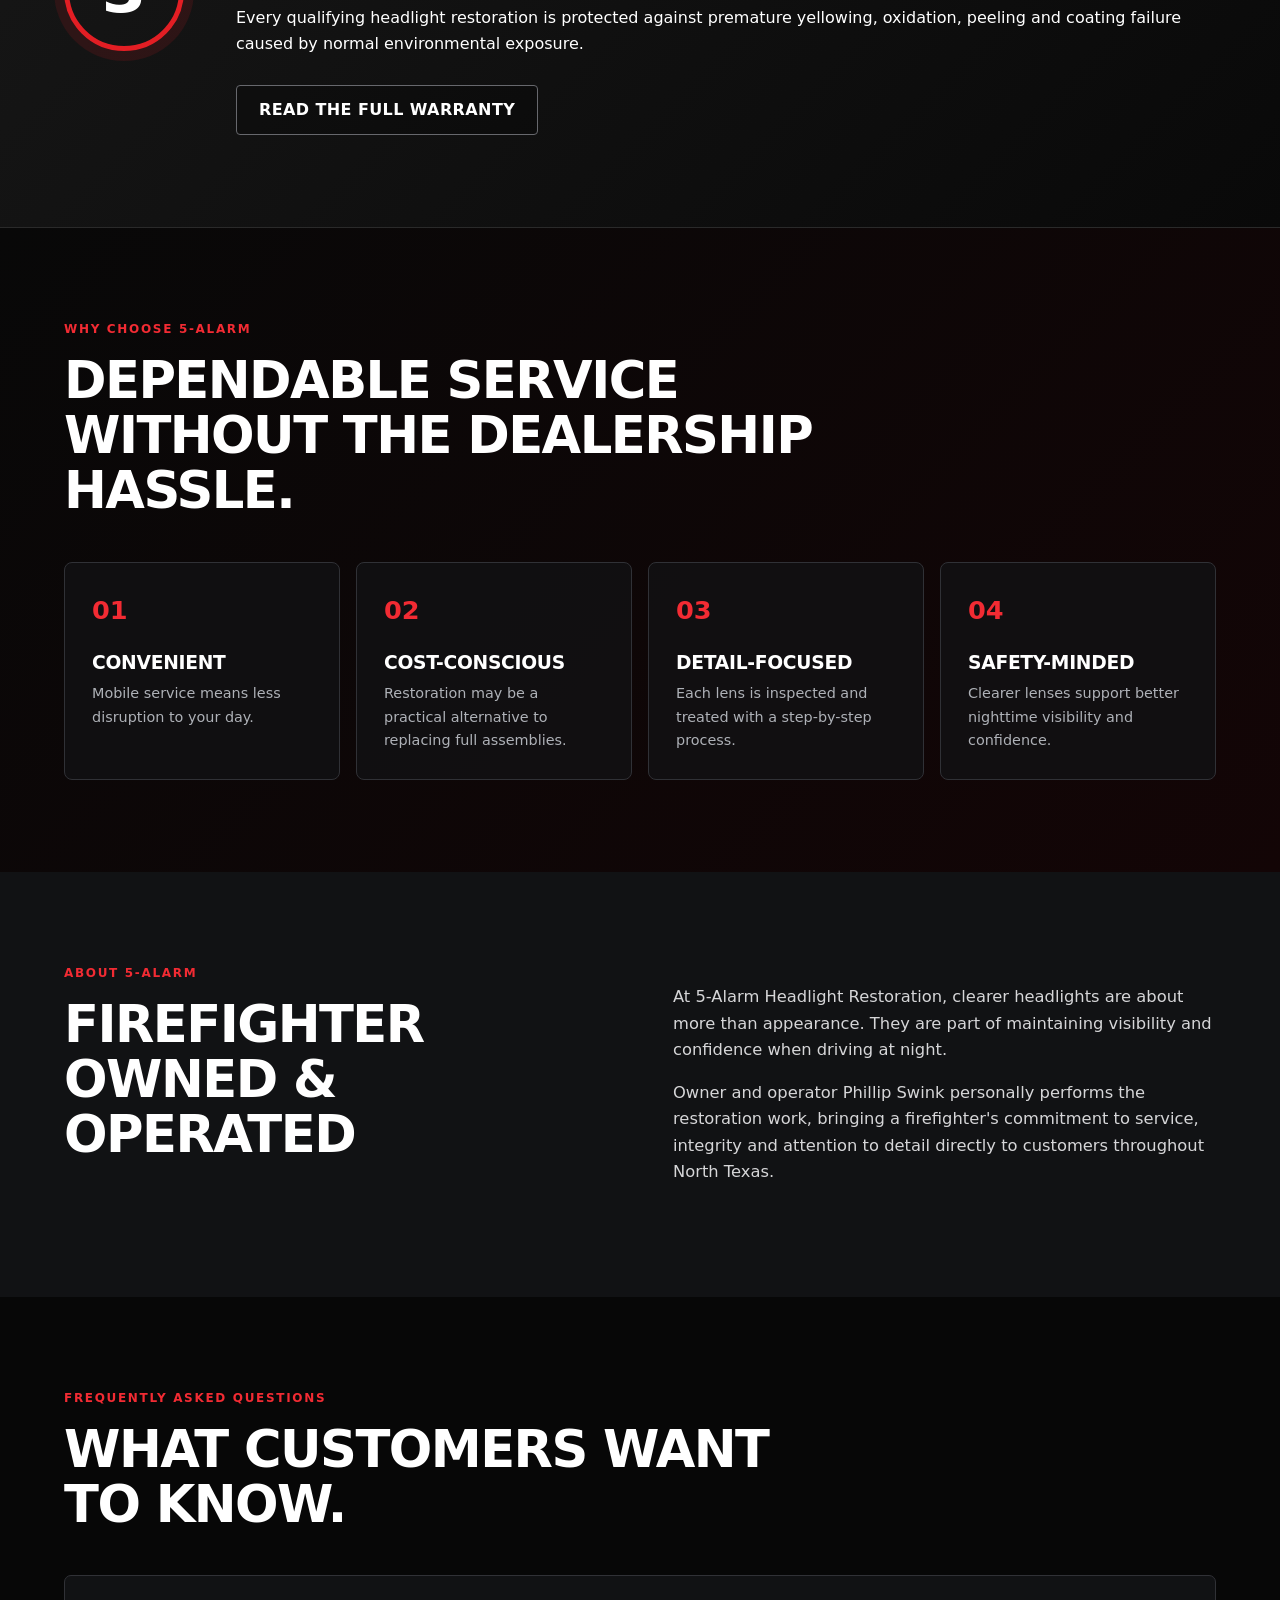
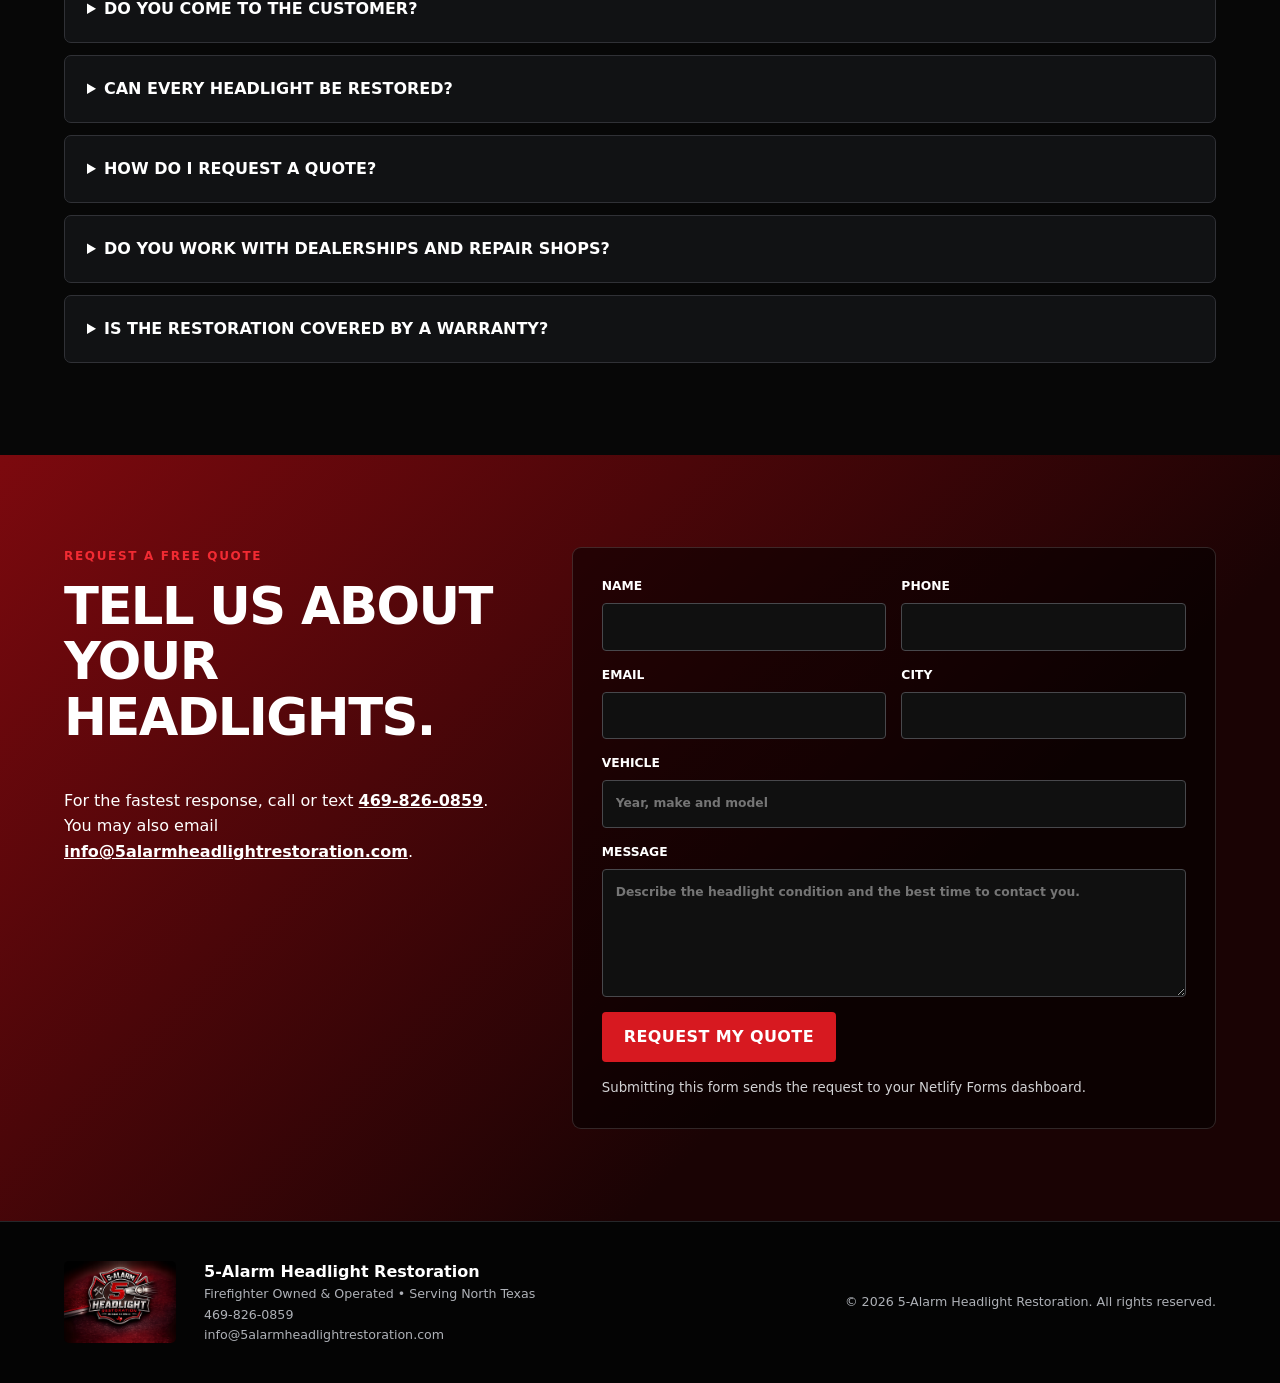
==== commit 15a4aca9: "Add files via upload" ====
--- a/index.html
+++ b/index.html
@@ -1,20 +1,21 @@
-<!doctype html>
+<!DOCTYPE html>
+
 <html lang="en">
 <head>
-  <meta charset="utf-8">
-  <meta name="viewport" content="width=device-width, initial-scale=1">
-  <title>5-Alarm Headlight Restoration | Mobile Service in North Texas</title>
-  <meta name="description" content="Firefighter owned and operated mobile headlight restoration serving North Texas. Restore cloudy, yellowed headlights for clearer nighttime visibility and a refreshed vehicle appearance.">
-  <meta name="theme-color" content="#080808">
-  <link rel="canonical" href="https://5alarmheadlightrestoration.com/">
-  <link rel="icon" type="image/png" href="[data-uri]">
-  <meta property="og:title" content="5-Alarm Headlight Restoration">
-  <meta property="og:description" content="See clearer. Drive safer. Firefighter owned and operated mobile headlight restoration in North Texas.">
-  <meta property="og:image" content="https://5alarmheadlightrestoration.com/assets/social-preview.jpg">
-  <meta property="og:url" content="https://5alarmheadlightrestoration.com/">
-  <meta property="og:type" content="website">
-  <link rel="stylesheet" href="./styles.css">
-  <script type="application/ld+json">
+<meta charset="utf-8"/>
+<meta content="width=device-width, initial-scale=1" name="viewport"/>
+<title>5-Alarm Headlight Restoration | Mobile Service in North Texas</title>
+<meta content="Firefighter owned and operated mobile headlight restoration serving North Texas. Real before-and-after results, ceramic UV protection and a 3-year written clarity guarantee." name="description"/>
+<meta content="#080808" name="theme-color"/>
+<link href="https://5alarmheadlightrestoration.com/" rel="canonical"/>
+<link href="[data-uri]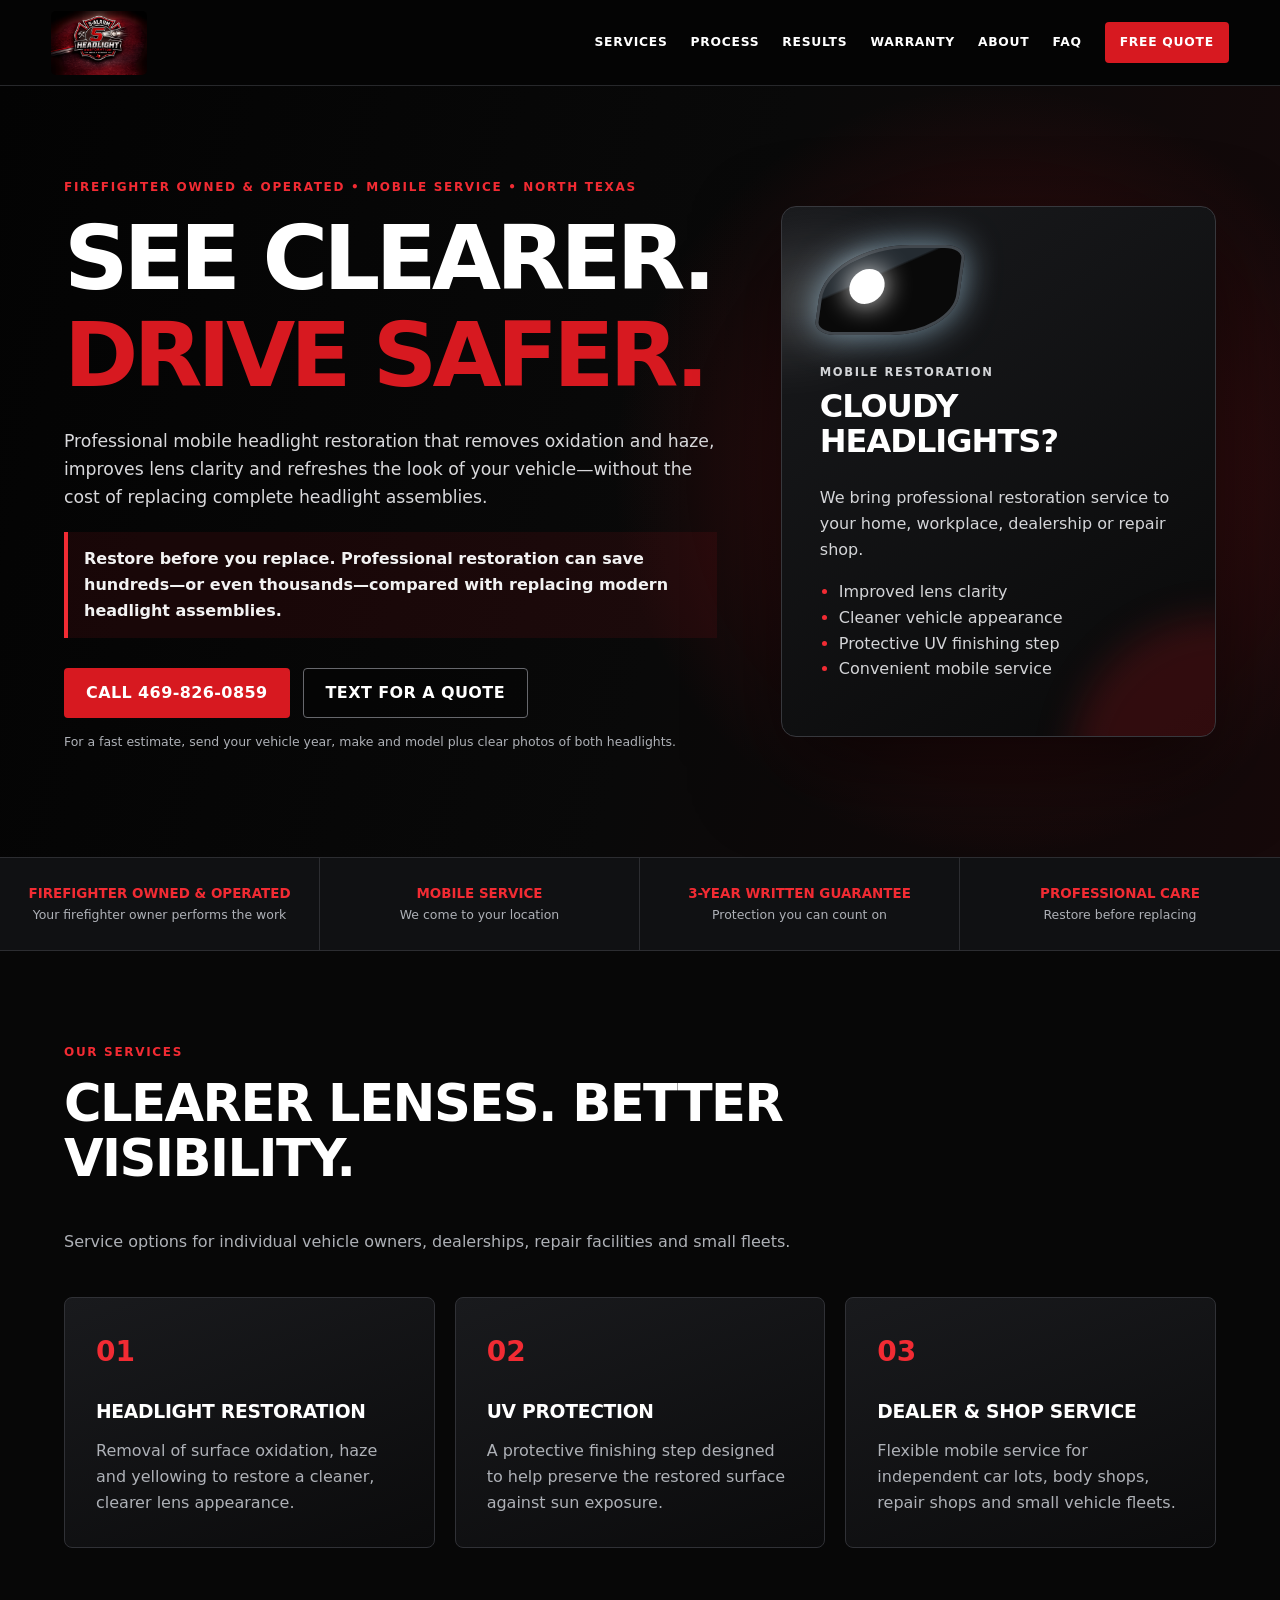
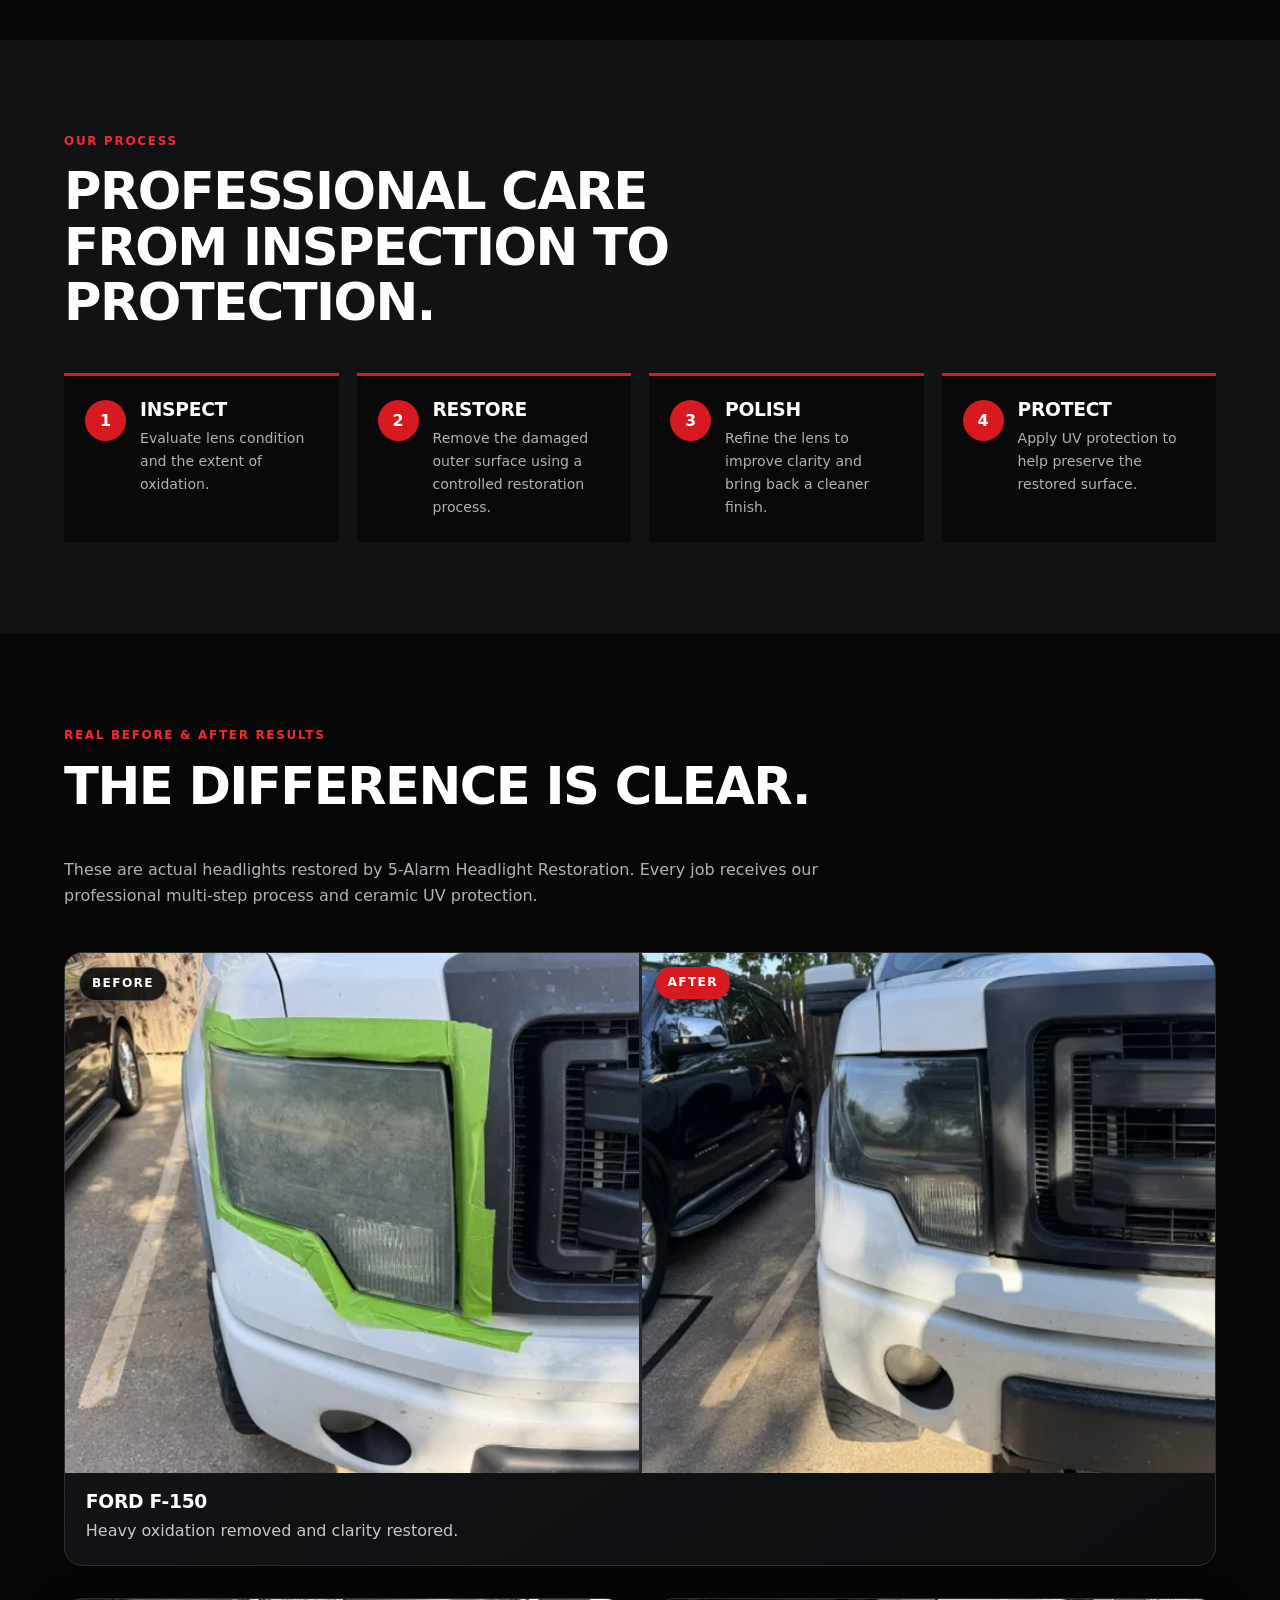
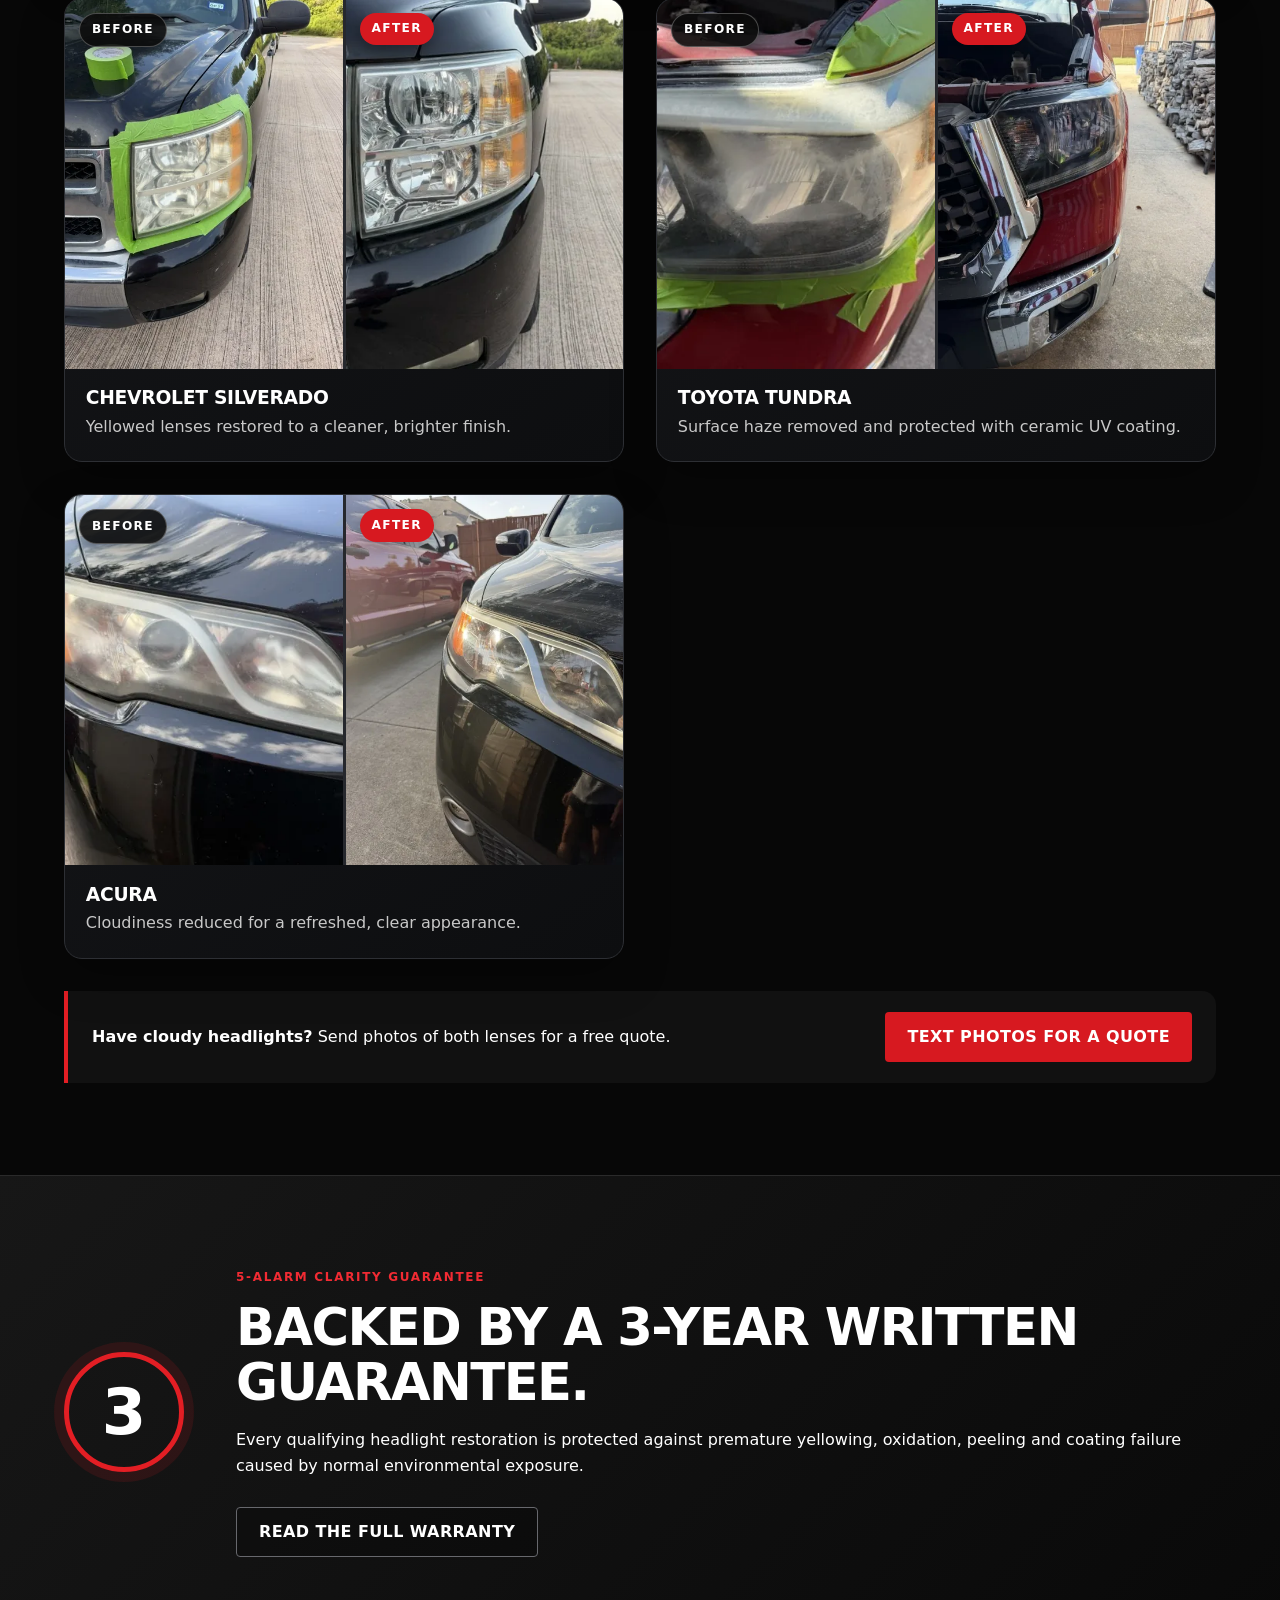
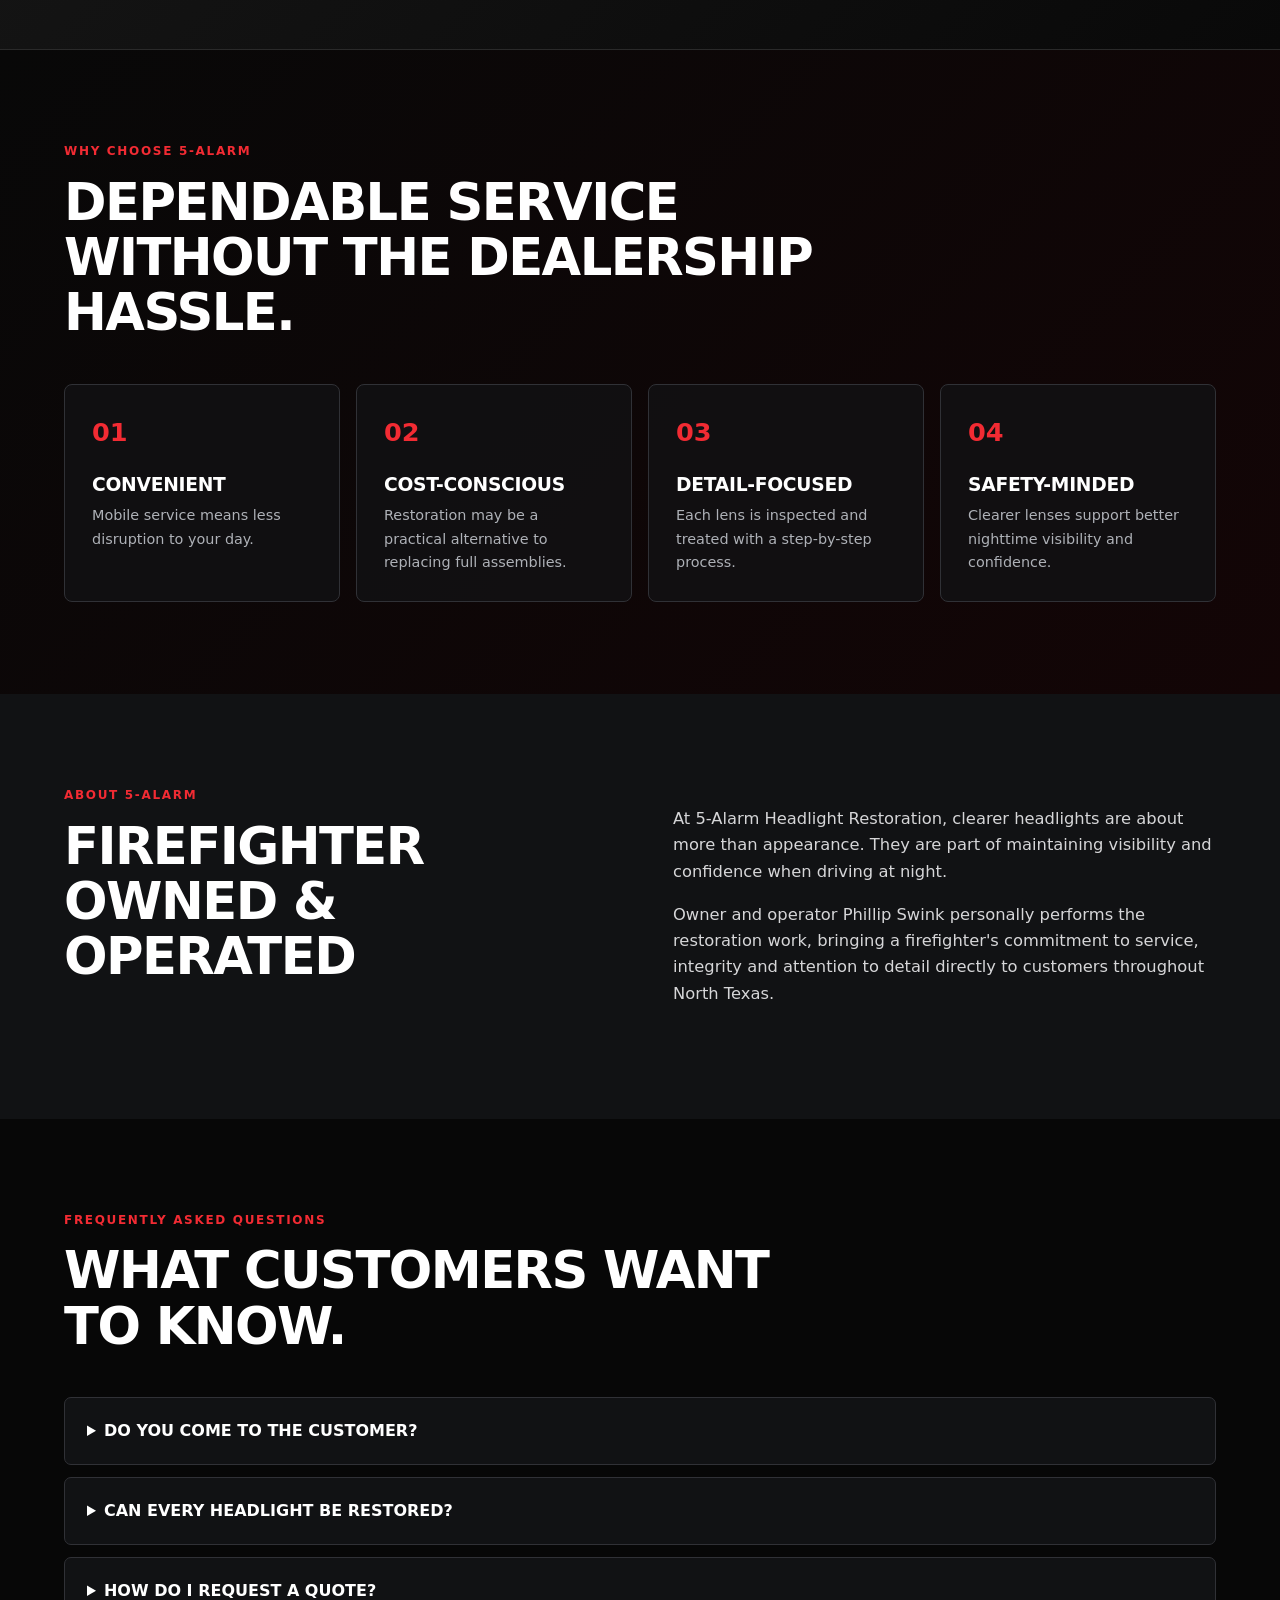
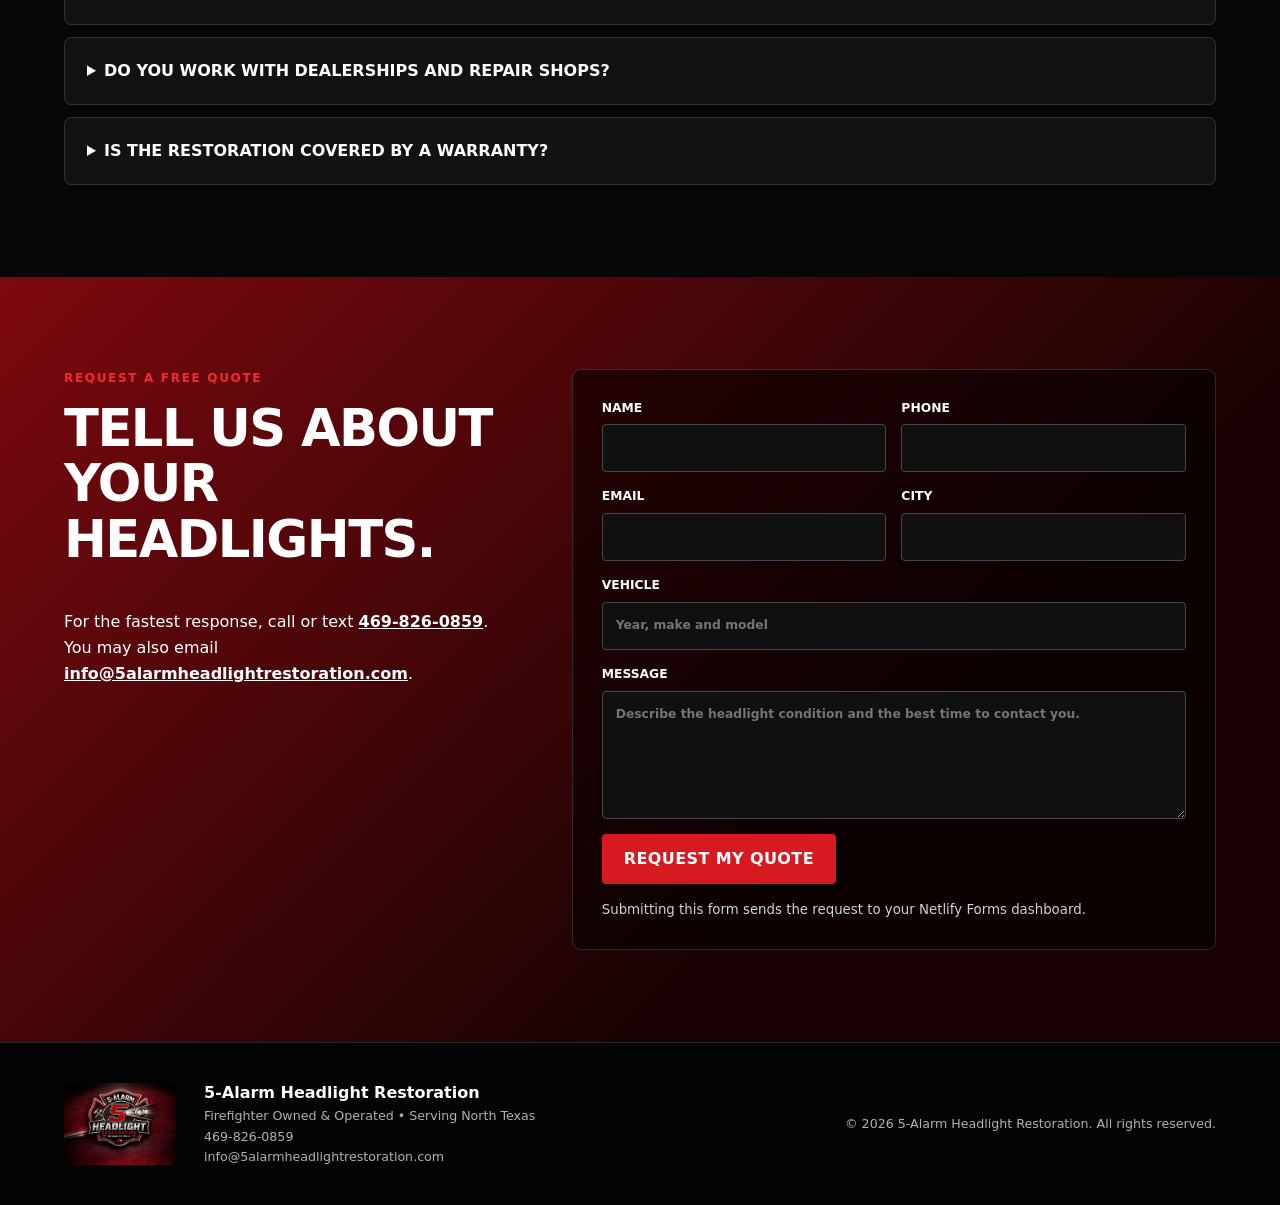
==== commit b7a5657b: "Add files via upload" ====
--- a/index.html
+++ b/index.html
@@ -51,6 +51,7 @@
 <p class="eyebrow">Firefighter Owned &amp; Operated • Mobile Service • North Texas</p>
 <h1>See clearer.<br/><span>Drive safer.</span></h1>
 <p class="lead">Professional mobile headlight restoration that removes oxidation and haze, improves lens clarity and refreshes the look of your vehicle—without the cost of replacing complete headlight assemblies.</p>
+<p class="value-callout">Restore before you replace. Professional restoration can save hundreds—or even thousands—compared with replacing modern headlight assemblies.</p>
 <div class="actions">
 <a class="button primary" href="tel:+14698260859">Call 469-826-0859</a>
 <a class="button secondary" href="sms:+14698260859">Text for a Quote</a>
@@ -121,29 +122,29 @@
 <div class="results-gallery">
 <article class="result-card featured-result">
 <div class="result-pair">
-<figure><span class="photo-label before-label">Before</span><img alt="Cloudy oxidized Ford F-150 headlight before restoration" height="480" loading="lazy" src="./assets/gallery/f150-before.webp" width="640"/></figure>
-<figure><span class="photo-label after-label">After</span><img alt="Clear Ford F-150 headlight after professional restoration" height="640" loading="lazy" src="./assets/gallery/f150-after.webp" width="480"/></figure>
+<figure><span class="photo-label before-label">Before</span><img alt="Cloudy oxidized Ford F-150 headlight before restoration" height="480" loading="lazy" src="./assets/f150-before.webp" width="640"/></figure>
+<figure><span class="photo-label after-label">After</span><img alt="Clear Ford F-150 headlight after professional restoration" height="640" loading="lazy" src="./assets/f150-after.webp" width="480"/></figure>
 </div>
 <div class="result-copy"><h3>Ford F-150</h3><p>Heavy oxidation removed and clarity restored.</p></div>
 </article>
 <article class="result-card">
 <div class="result-pair">
-<figure><span class="photo-label before-label">Before</span><img alt="Cloudy Chevrolet truck headlight before restoration" height="640" loading="lazy" src="./assets/gallery/chevy-before-driver.webp" width="480"/></figure>
-<figure><span class="photo-label after-label">After</span><img alt="Clear Chevrolet truck headlight after restoration" height="480" loading="lazy" src="./assets/gallery/chevy-after-driver.webp" width="640"/></figure>
+<figure><span class="photo-label before-label">Before</span><img alt="Cloudy Chevrolet truck headlight before restoration" height="640" loading="lazy" src="./assets/chevy-before-driver.webp" width="480"/></figure>
+<figure><span class="photo-label after-label">After</span><img alt="Clear Chevrolet truck headlight after restoration" height="480" loading="lazy" src="./assets/chevy-after-driver.webp" width="640"/></figure>
 </div>
 <div class="result-copy"><h3>Chevrolet Silverado</h3><p>Yellowed lenses restored to a cleaner, brighter finish.</p></div>
 </article>
 <article class="result-card">
 <div class="result-pair">
-<figure><span class="photo-label before-label">Before</span><img alt="Oxidized Toyota Tundra headlight before restoration" height="480" loading="lazy" src="./assets/gallery/tundra-before.webp" width="640"/></figure>
-<figure><span class="photo-label after-label">After</span><img alt="Clear Toyota Tundra headlight after restoration" height="640" loading="lazy" src="./assets/gallery/tundra-after.webp" width="480"/></figure>
+<figure><span class="photo-label before-label">Before</span><img alt="Oxidized Toyota Tundra headlight before restoration" height="480" loading="lazy" src="./assets/tundra-before.webp" width="640"/></figure>
+<figure><span class="photo-label after-label">After</span><img alt="Clear Toyota Tundra headlight after restoration" height="640" loading="lazy" src="./assets/tundra-after.webp" width="480"/></figure>
 </div>
 <div class="result-copy"><h3>Toyota Tundra</h3><p>Surface haze removed and protected with ceramic UV coating.</p></div>
 </article>
 <article class="result-card">
 <div class="result-pair">
-<figure><span class="photo-label before-label">Before</span><img alt="Cloudy Acura headlight before restoration" height="480" loading="lazy" src="./assets/gallery/acura-before-passenger.webp" width="640"/></figure>
-<figure><span class="photo-label after-label">After</span><img alt="Clear Acura headlight after restoration" height="640" loading="lazy" src="./assets/gallery/acura-after-passenger.webp" width="480"/></figure>
+<figure><span class="photo-label before-label">Before</span><img alt="Cloudy Acura headlight before restoration" height="480" loading="lazy" src="./assets/acura-before-passenger.webp" width="640"/></figure>
+<figure><span class="photo-label after-label">After</span><img alt="Clear Acura headlight after restoration" height="640" loading="lazy" src="./assets/acura-after-passenger.webp" width="480"/></figure>
 </div>
 <div class="result-copy"><h3>Acura</h3><p>Cloudiness reduced for a refreshed, clear appearance.</p></div>
 </article>
@@ -227,6 +228,12 @@
 </form>
 </section>
 </main>
+
+<div class="mobile-action-bar" aria-label="Quick contact options">
+  <a href="tel:+14698260859">Call Now</a>
+  <a href="sms:+14698260859">Text a Photo</a>
+  <a href="#quote">Free Quote</a>
+</div>
 <footer>
 <img alt="5-Alarm Headlight Restoration logo" src="[data-uri]"/>
 <div class="footer-contact">
--- a/styles.css
+++ b/styles.css
@@ -193,3 +193,62 @@
 .results-gallery{display:grid;grid-template-columns:repeat(2,minmax(0,1fr));gap:1.5rem;margin-top:2.2rem}.result-card{background:#111;border:1px solid #292929;border-radius:18px;overflow:hidden;box-shadow:0 18px 45px rgba(0,0,0,.24)}.result-card.featured-result{grid-column:1/-1}.result-pair{display:grid;grid-template-columns:1fr 1fr;gap:2px;background:#e31e24}.result-pair figure{position:relative;margin:0;min-height:290px;background:#080808;overflow:hidden}.featured-result .result-pair figure{min-height:390px}.result-pair img{width:100%;height:100%;object-fit:cover;display:block}.photo-label{position:absolute;z-index:2;top:14px;left:14px;padding:.45rem .75rem;border-radius:999px;font-weight:800;letter-spacing:.08em;text-transform:uppercase;font-size:.75rem;box-shadow:0 4px 14px rgba(0,0,0,.35)}.before-label{background:#151515;color:#fff}.after-label{background:#e31e24;color:#fff}.result-copy{padding:1.15rem 1.3rem 1.35rem}.result-copy h3{margin:0 0 .35rem}.result-copy p{margin:0;color:#c8c8c8}.gallery-cta{margin-top:2rem;padding:1.3rem 1.5rem;border-left:4px solid #e31e24;background:#111;display:flex;align-items:center;justify-content:space-between;gap:1rem;border-radius:0 14px 14px 0}.gallery-cta p{margin:0}.warranty-teaser{display:grid;grid-template-columns:140px 1fr;align-items:center;gap:2rem;background:linear-gradient(135deg,#171717,#090909);border-top:1px solid #2a2a2a;border-bottom:1px solid #2a2a2a}.warranty-icon{width:120px;height:120px;border:5px solid #e31e24;border-radius:50%;display:grid;place-items:center;font-size:4rem;font-weight:900;color:#fff;box-shadow:0 0 0 10px rgba(227,30,36,.12)}.warranty-teaser h2{margin:.25rem 0 .7rem}.warranty-teaser .button{margin-top:.8rem}.warranty-hero{padding-top:clamp(5rem,10vw,8rem);padding-bottom:clamp(3rem,8vw,6rem);background:radial-gradient(circle at 80% 20%,rgba(227,30,36,.18),transparent 35%),#090909}.warranty-hero h1{font-size:clamp(3.4rem,9vw,7rem);line-height:.9;margin:.4rem 0 1.2rem}.warranty-hero h1 span{color:#e31e24}.warranty-content{max-width:1100px}.warranty-summary,.warranty-terms,.warranty-note,.warranty-claim{background:#111;border:1px solid #292929;border-radius:18px;padding:clamp(1.4rem,3vw,2.2rem);margin-bottom:1.5rem}.warranty-columns{display:grid;grid-template-columns:1fr 1fr;gap:1.5rem;margin-bottom:1.5rem}.warranty-box{padding:clamp(1.4rem,3vw,2.2rem);border-radius:18px}.warranty-box.covered{background:#111;border:1px solid #315b3a}.warranty-box.excluded{background:#111;border:1px solid #633338}.warranty-box ul,.warranty-terms ol{padding-left:1.25rem}.warranty-box li,.warranty-terms li{margin:.75rem 0;line-height:1.55}.warranty-note{border-left:5px solid #e31e24}.warranty-claim a{color:#ff5b60}.legal-note{font-size:.9rem;color:#aaa}.warranty-cta{align-items:center}.brand img{max-height:64px;width:auto;display:block}
 @media(max-width:760px){.results-gallery{grid-template-columns:1fr}.result-card.featured-result{grid-column:auto}.result-pair figure,.featured-result .result-pair figure{min-height:250px}.gallery-cta{align-items:flex-start;flex-direction:column}.warranty-teaser{grid-template-columns:1fr;text-align:left}.warranty-icon{width:90px;height:90px;font-size:3rem}.warranty-columns{grid-template-columns:1fr}.warranty-hero h1{font-size:clamp(3rem,16vw,5rem)}}
 @media(max-width:500px){.result-pair{grid-template-columns:1fr}.result-pair figure,.featured-result .result-pair figure{min-height:280px}.photo-label{top:10px;left:10px}}
+
+/* Version 3 enhancements */
+.value-callout {
+  margin: 1.25rem 0 0;
+  padding: .9rem 1rem;
+  border-left: 4px solid var(--red-bright);
+  background: rgba(215,25,32,.09);
+  color: #f2f2f2;
+  font-weight: 700;
+}
+.results-gallery { gap: 2rem; }
+.result-card {
+  overflow: hidden;
+  border: 1px solid #2d2f34;
+  border-radius: 18px;
+  background: linear-gradient(145deg,#151619,#0d0e10);
+  box-shadow: 0 18px 45px rgba(0,0,0,.28);
+}
+.result-pair {
+  display: grid;
+  grid-template-columns: repeat(2,minmax(0,1fr));
+  gap: 3px;
+  background: #26282d;
+}
+.result-pair figure { position: relative; margin: 0; min-height: 300px; background: #090909; }
+.result-pair img { width: 100%; height: 100%; min-height: 300px; max-height: 520px; object-fit: cover; }
+.result-copy { padding: 1.2rem 1.3rem 1.35rem; }
+.photo-label {
+  position: absolute; z-index: 2; top: 14px; left: 14px;
+  padding: .4rem .75rem; border-radius: 999px;
+  font-size: .76rem; font-weight: 900; letter-spacing: .11em; text-transform: uppercase;
+  box-shadow: 0 5px 18px rgba(0,0,0,.35);
+}
+.before-label { background: rgba(12,12,12,.9); color: #fff; border: 1px solid rgba(255,255,255,.25); }
+.after-label { background: var(--red); color: #fff; }
+.mobile-action-bar { display: none; }
+@media (max-width: 760px) {
+  body { padding-bottom: 64px; }
+  .result-pair { grid-template-columns: 1fr 1fr; }
+  .result-pair figure, .result-pair img { min-height: 210px; max-height: 300px; }
+  .mobile-action-bar {
+    position: fixed; left: 0; right: 0; bottom: 0; z-index: 60;
+    display: grid; grid-template-columns: repeat(3,1fr);
+    background: #080808; border-top: 1px solid #35363a;
+    box-shadow: 0 -8px 24px rgba(0,0,0,.35);
+  }
+  .mobile-action-bar a {
+    display: flex; align-items: center; justify-content: center;
+    min-height: 58px; padding: .55rem .35rem;
+    text-decoration: none; font-size: .78rem; font-weight: 900; text-transform: uppercase;
+    border-right: 1px solid #303136;
+  }
+  .mobile-action-bar a:nth-child(2) { background: var(--red); }
+  .mobile-action-bar a:last-child { border-right: 0; }
+}
+@media (max-width: 520px) {
+  .result-pair { grid-template-columns: 1fr; }
+  .result-pair figure, .result-pair img { min-height: 280px; max-height: 390px; }
+}
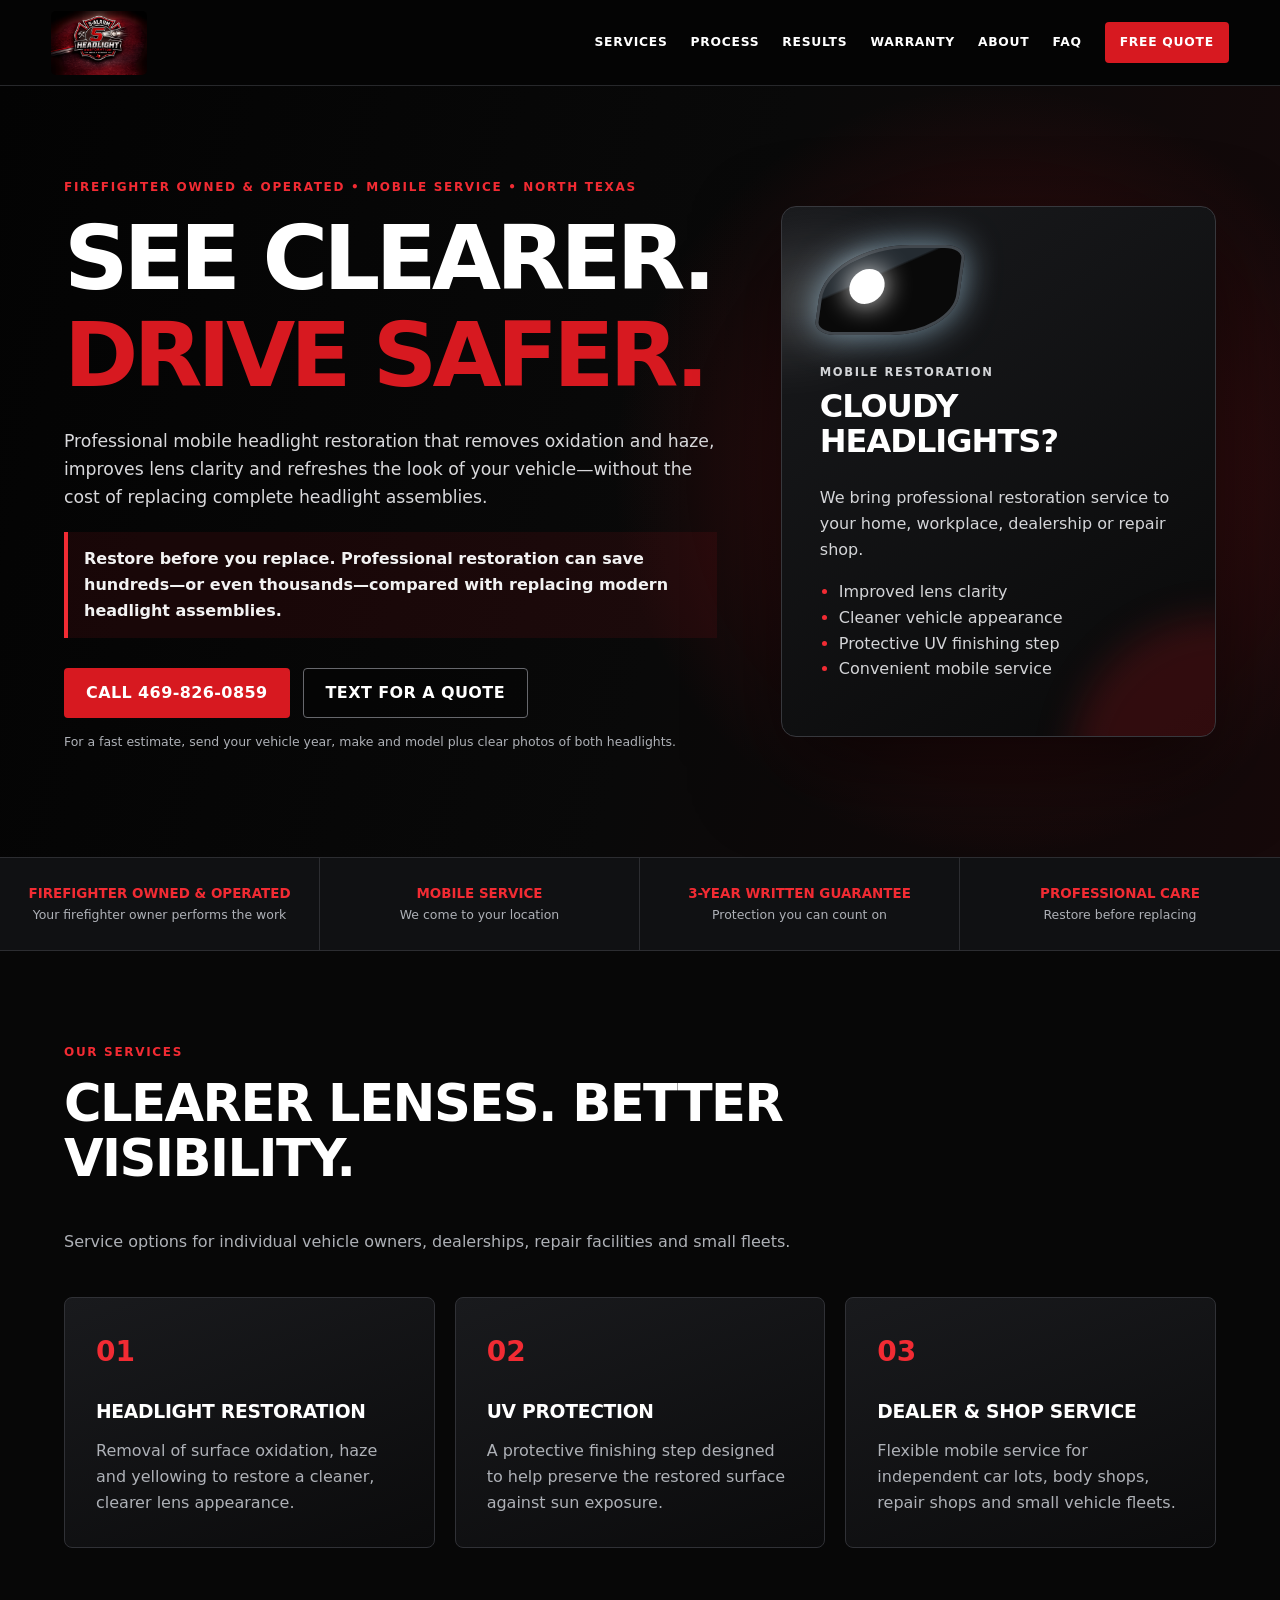
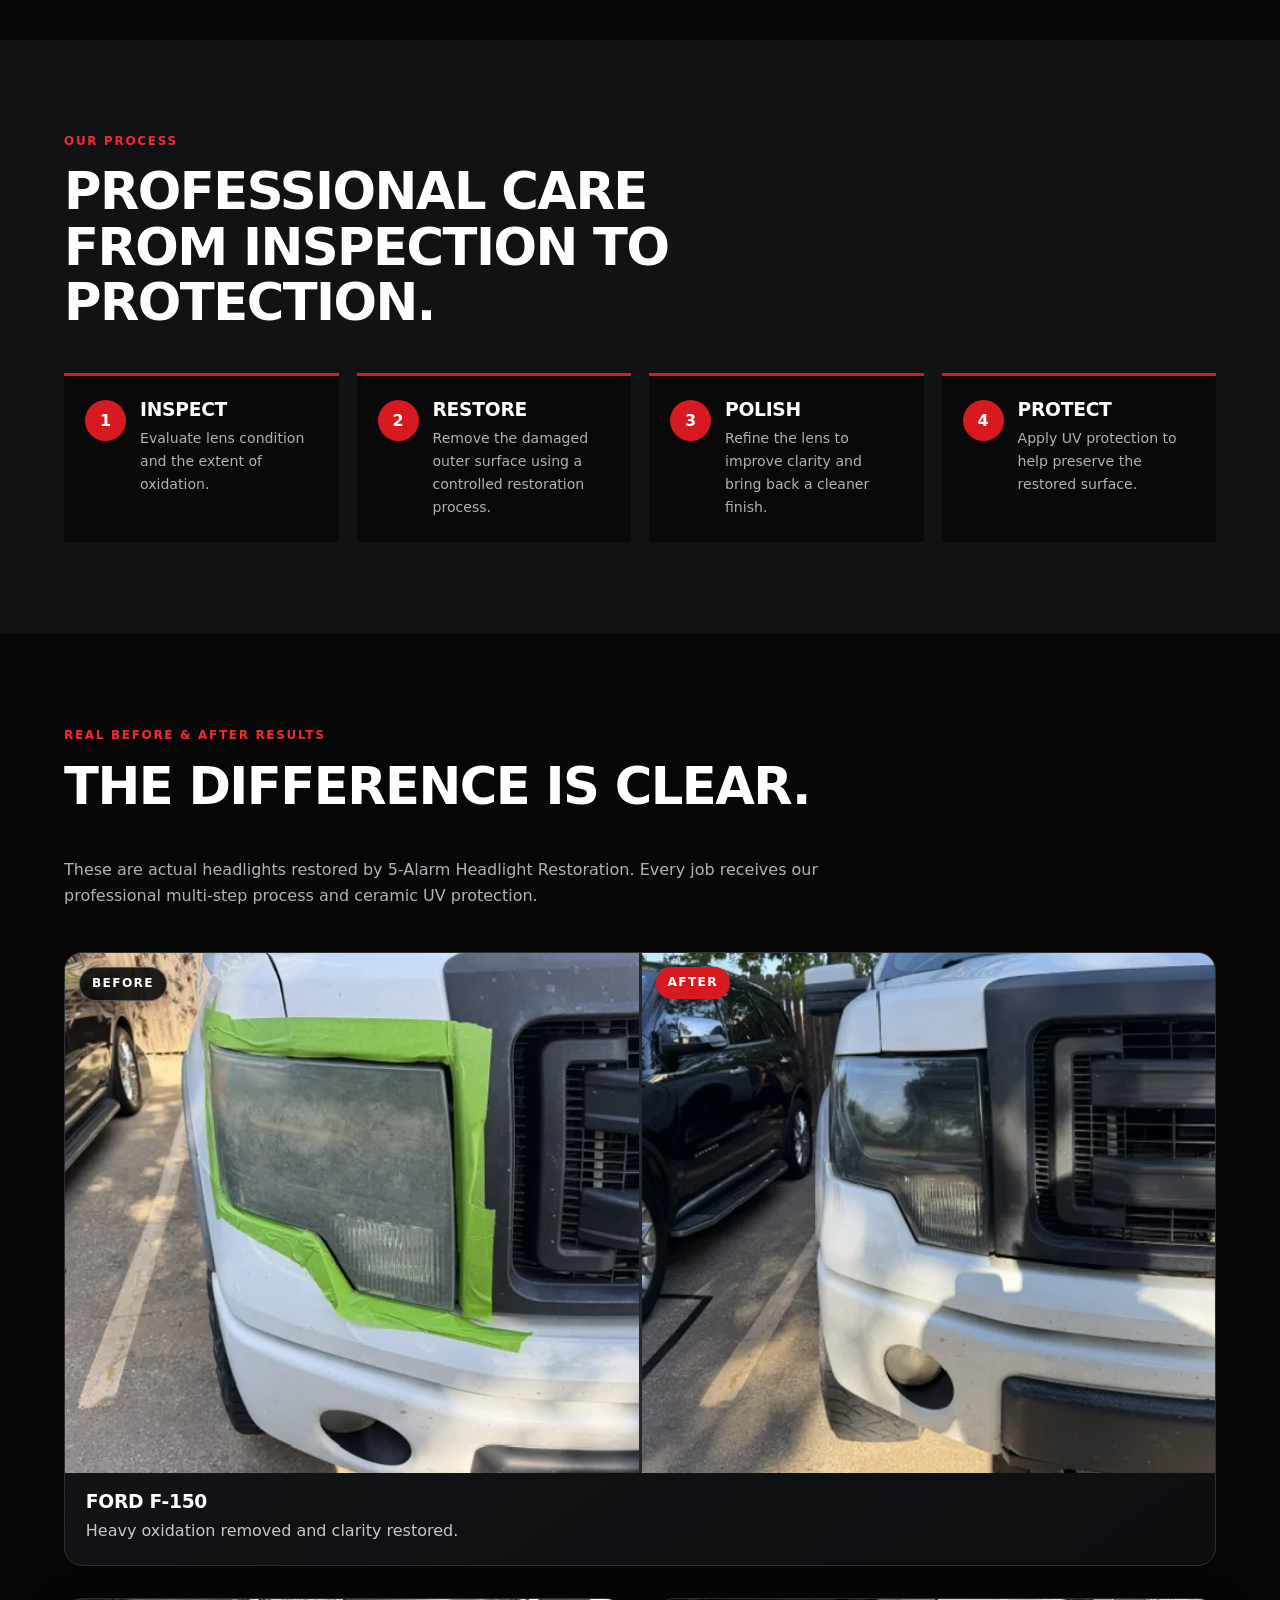
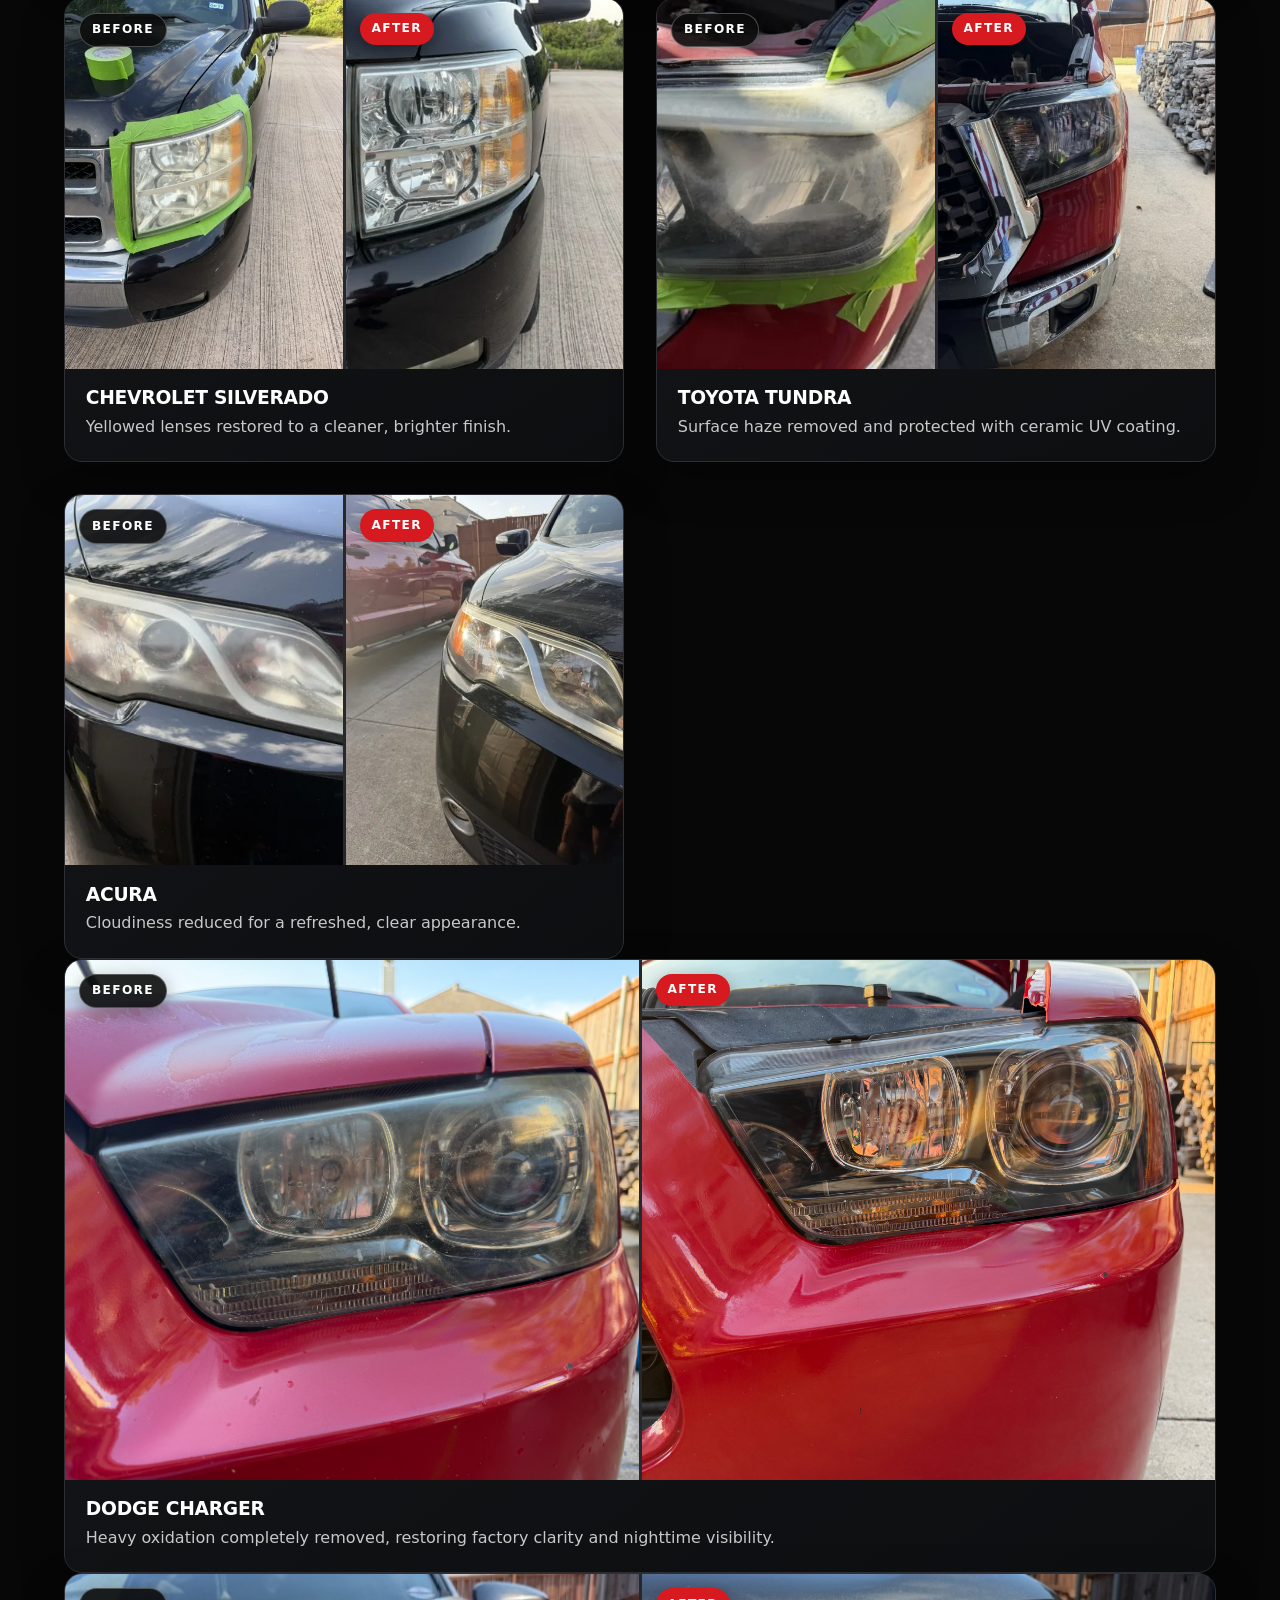
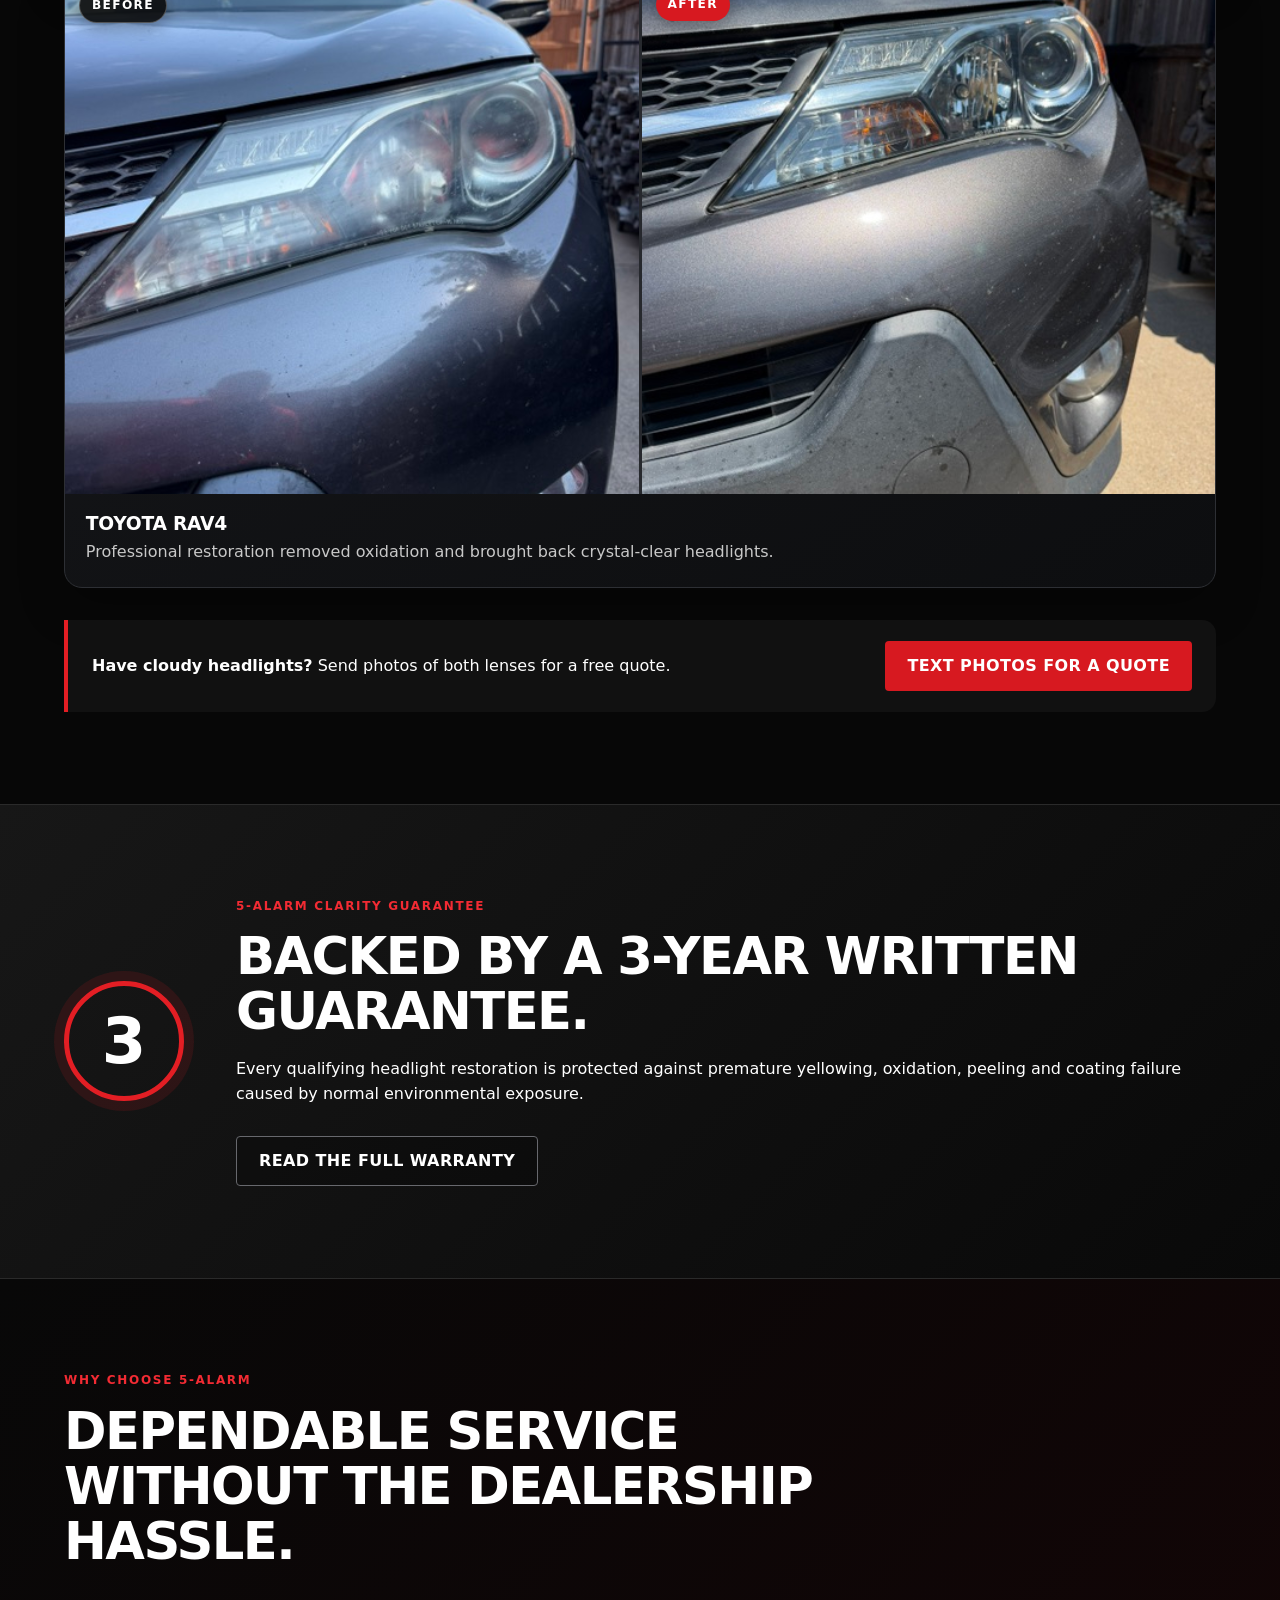
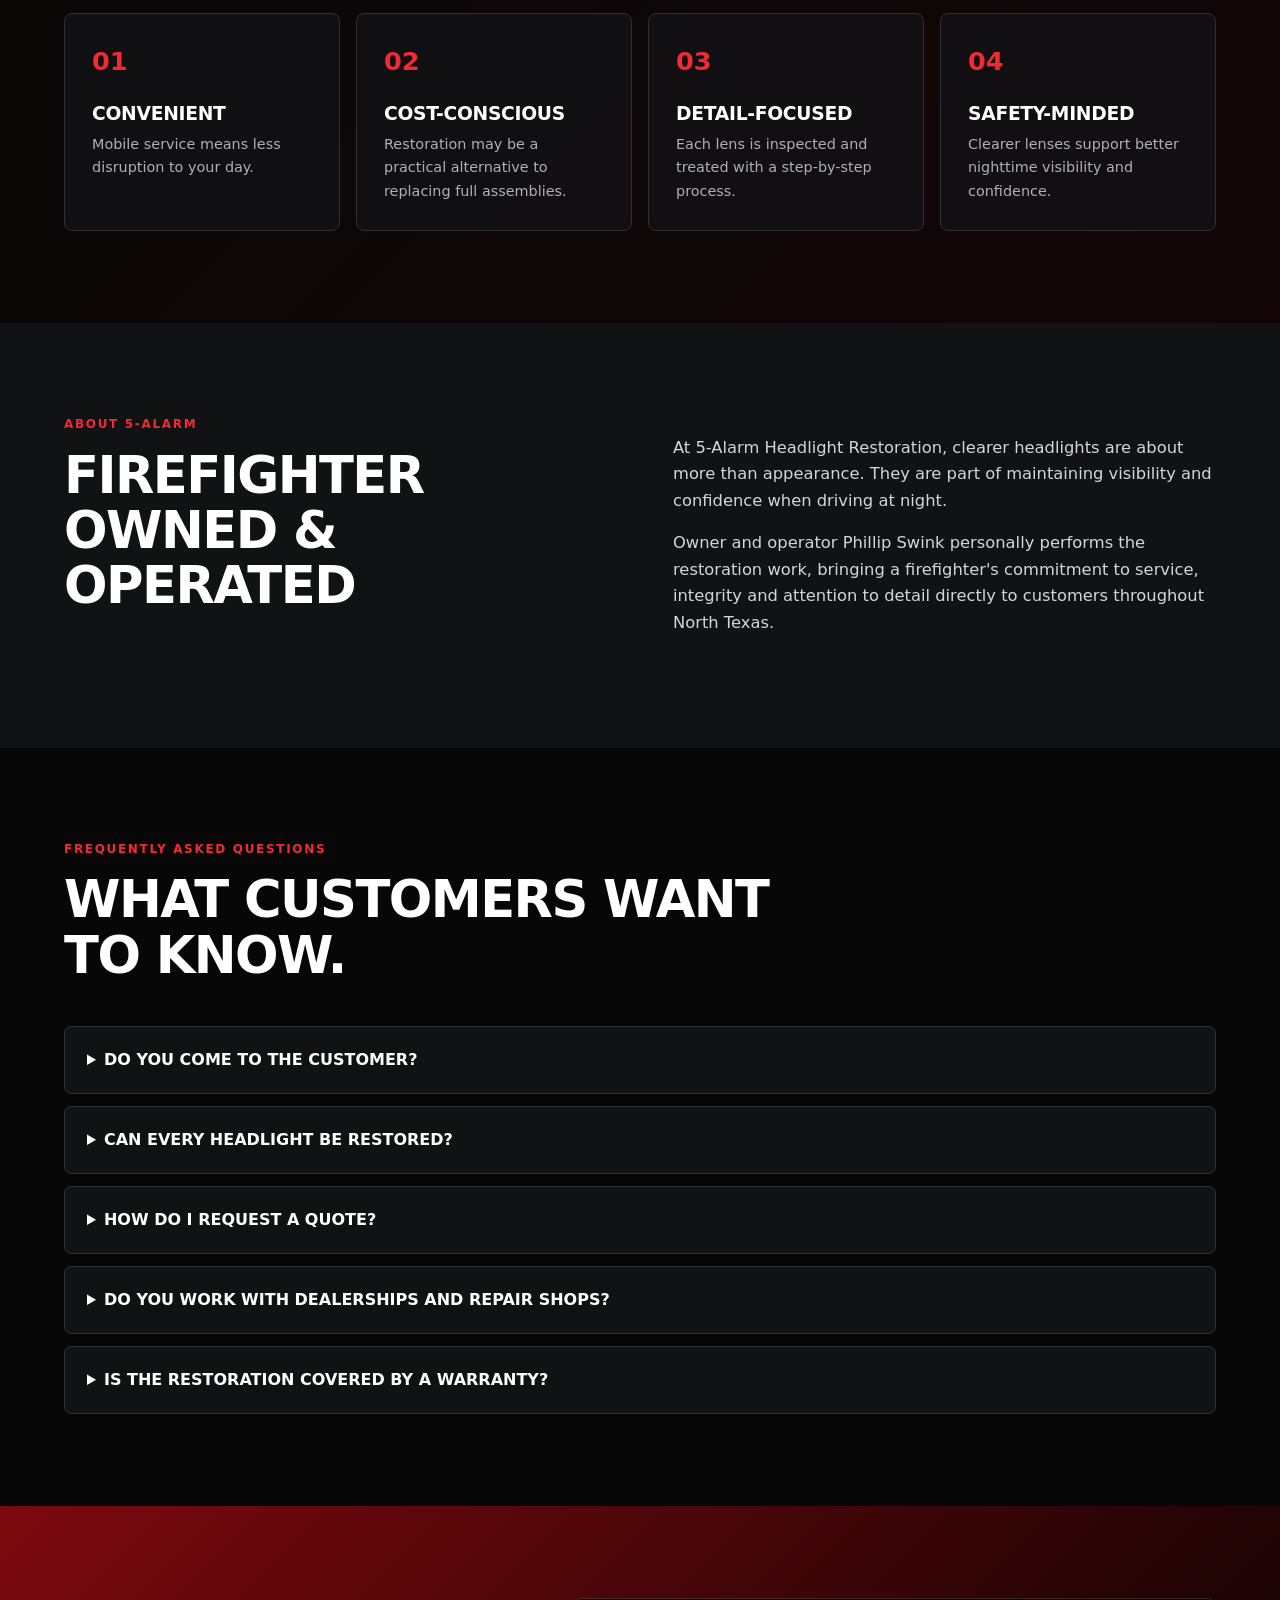
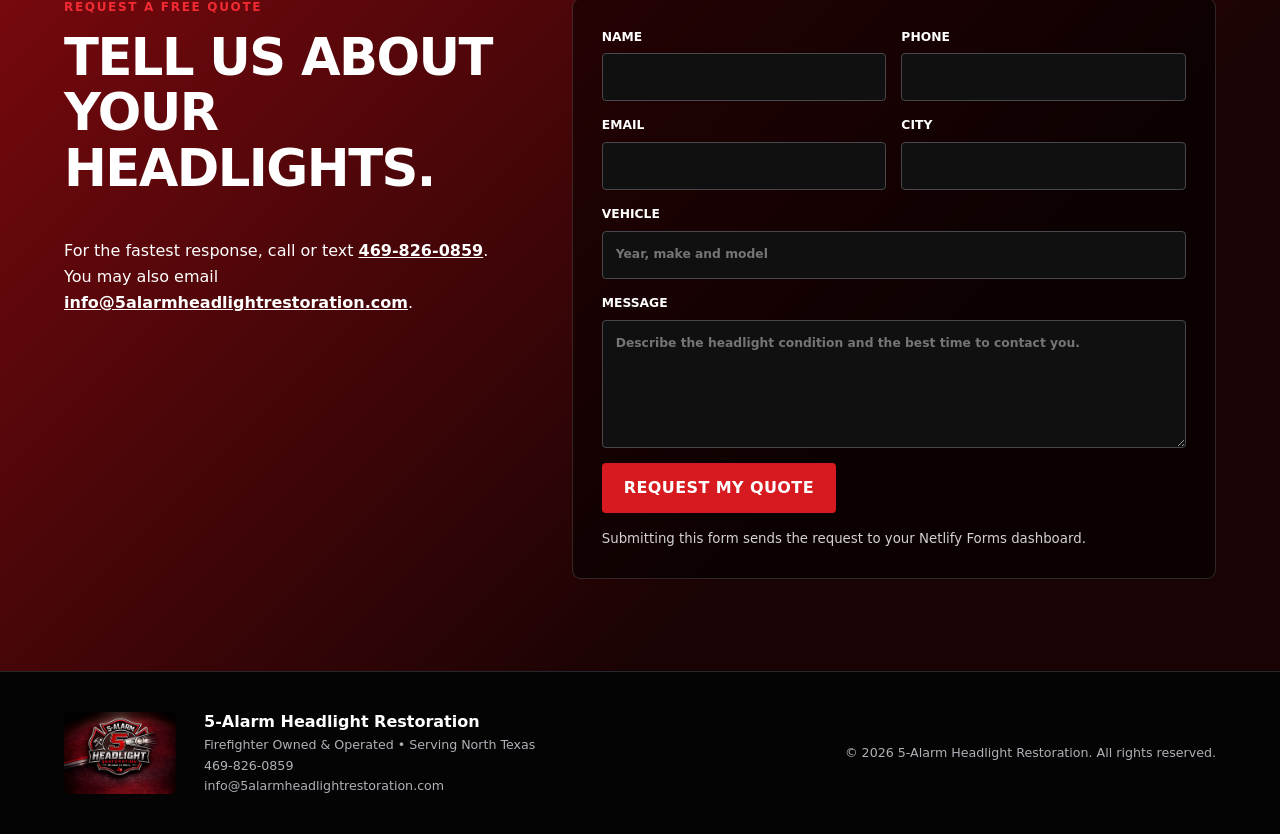
==== commit 72b6e7ac: "Add Charger and RAV4 gallery photos" ====
--- a/index.html
+++ b/index.html
@@ -4,12 +4,11 @@
 <head>
 <meta charset="utf-8"/>
 <meta content="width=device-width, initial-scale=1" name="viewport"/>
-<title>5-Alarm Headlight Restoration | Mobile Service in North Texas</title>
-<meta content="Firefighter owned and operated mobile headlight restoration serving North Texas. Real before-and-after results, ceramic UV protection and a 3-year written clarity guarantee." name="description"/>
-<meta content="#080808" name="theme-color"/>
+<title>Mobile Headlight Restoration in Frisco, TX | 5-Alarm Headlight Restoration</title>
+<meta name="description" content="Professional mobile headlight restoration in Frisco, TX. Firefighter-owned and operated. Restore cloudy, oxidized headlights with ceramic UV protection and a 3-year written warranty. Serving Frisco, Plano, McKinney, Allen, Prosper, Little Elm, and surrounding North Texas.">
 <link href="https://5alarmheadlightrestoration.com/" rel="canonical"/>
 <link href="[data-uri]